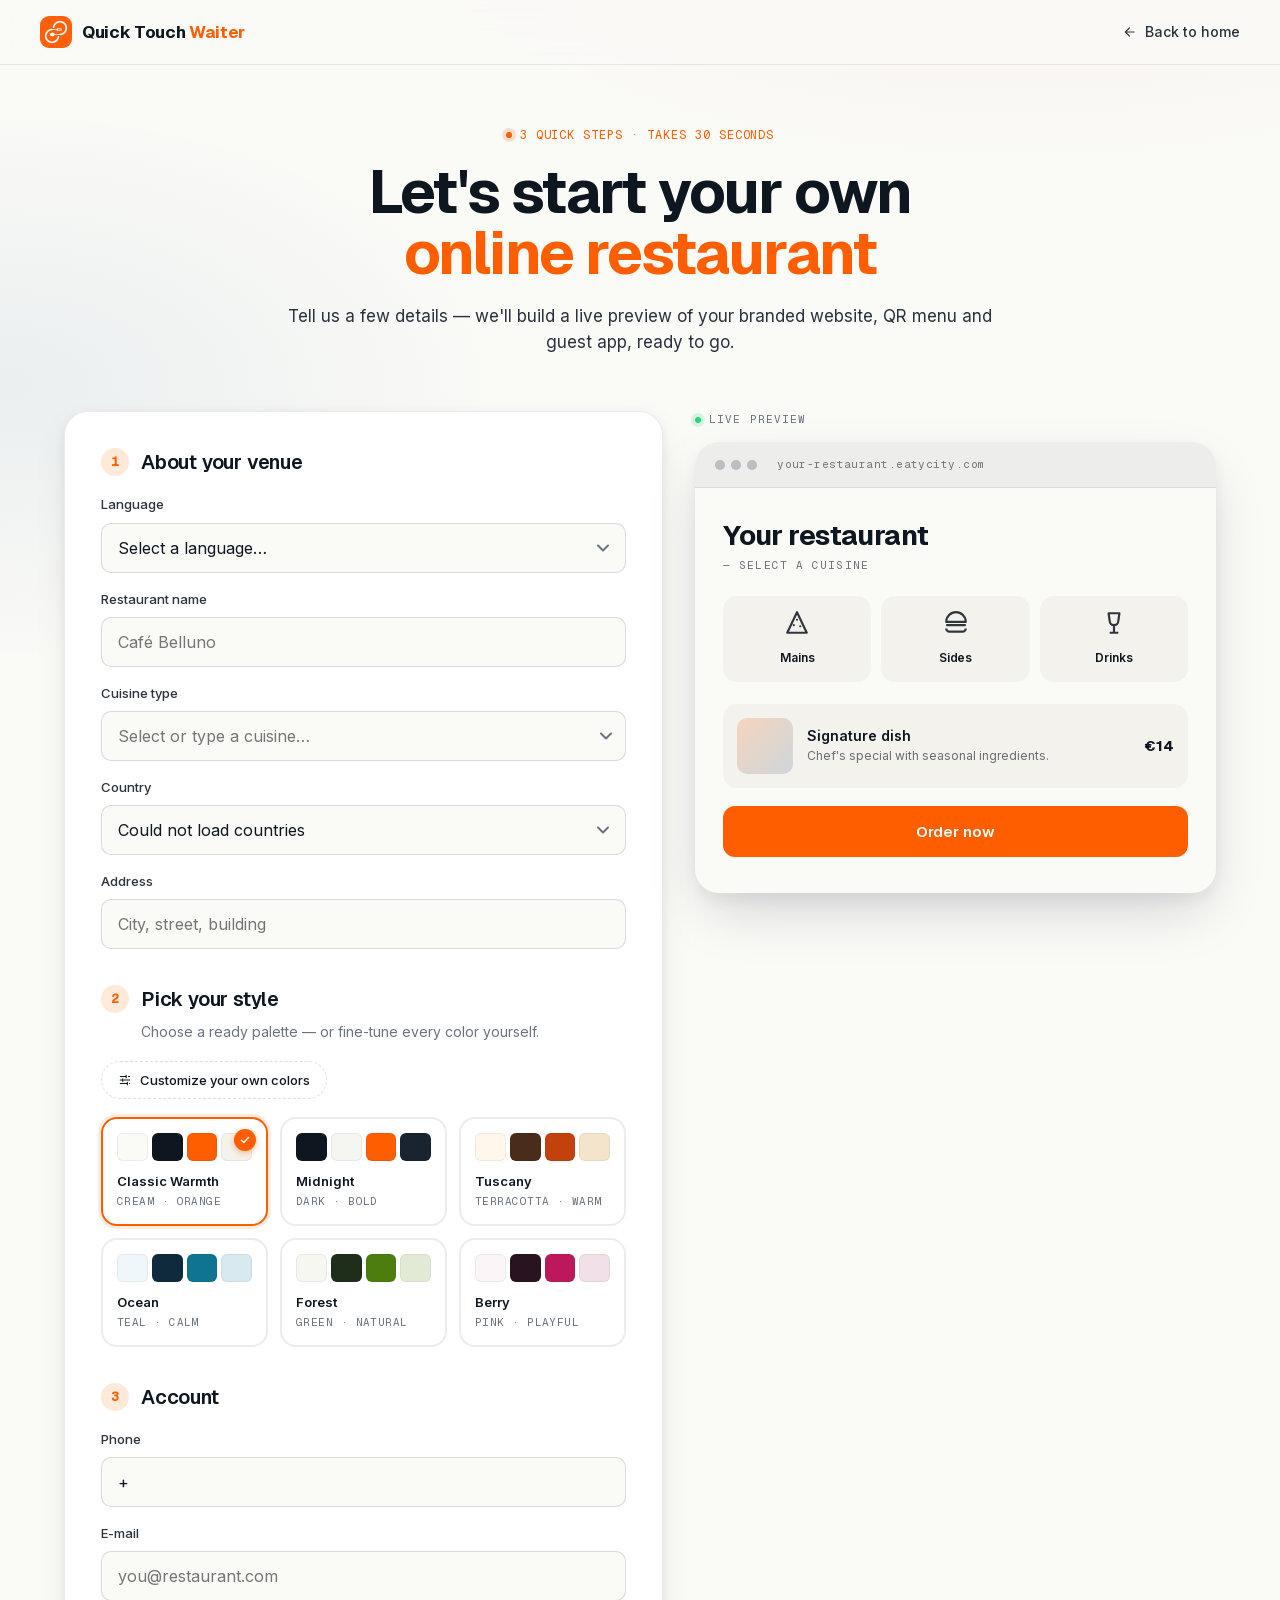
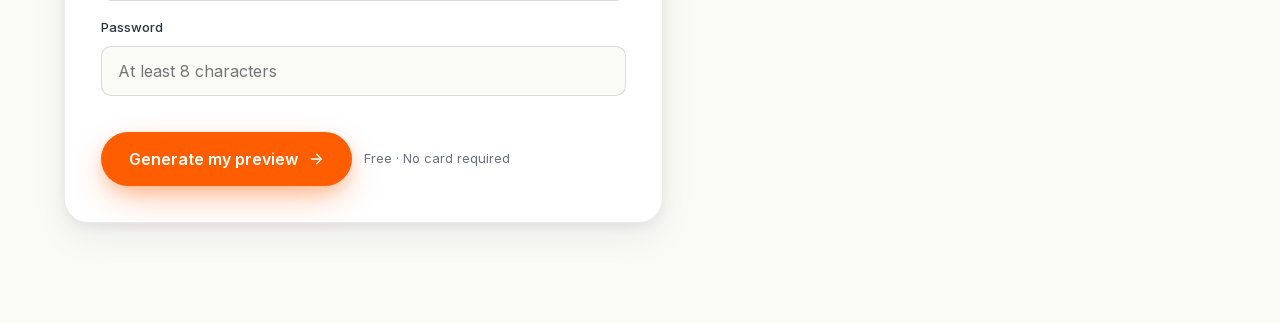
==== demo-form.html @ 2ecd2492 "Add dynamic restaurant demo form with theming and localization options" ====
<!DOCTYPE html>
<html lang="en">

<head>
  <meta charset="utf-8">
  <meta name="viewport" content="width=device-width,initial-scale=1">
  <title>Design your restaurant — Quick Touch Waiter</title>
  <link rel="stylesheet" href="style/fonts.css">
  <link rel="stylesheet" href="style/styles.css">
  <style>
    /* ---------- DEMO FORM PAGE ---------- */
    .df-page {
      padding: 120px 0 100px;
      background:
        radial-gradient(1200px 600px at 80% -10%, rgba(255, 94, 0, 0.07) 0%, rgba(255, 94, 0, 0) 60%),
        radial-gradient(900px 500px at 0% 20%, rgba(52, 104, 151, 0.08) 0%, rgba(52, 104, 151, 0) 55%),
        var(--bg);
      min-height: 100vh;
    }

    .df-head {
      text-align: center;
      max-width: 720px;
      margin: 0 auto 56px;
    }

    .df-head .eyebrow {
      display: inline-flex;
      align-items: center;
      gap: 8px;
      font-family: "Geist Mono", ui-monospace, monospace;
      font-size: 12px;
      letter-spacing: 0.08em;
      text-transform: uppercase;
      color: var(--orange);
      margin-bottom: 18px;
    }

    .df-head .eyebrow .dot {
      width: 6px;
      height: 6px;
      border-radius: 50%;
      background: var(--orange);
      box-shadow: 0 0 0 4px rgba(255, 94, 0, 0.18);
    }

    .df-head h1 {
      font-size: clamp(36px, 5vw, 60px);
      letter-spacing: -0.03em;
      line-height: 1.02;
    }

    .df-head h1 .accent {
      color: var(--orange);
    }

    .df-head p {
      margin-top: 18px;
      font-size: 17px;
      color: var(--ink-2);
    }

    .df-layout {
      display: grid;
      grid-template-columns: 1.15fr 1fr;
      gap: 32px;
      align-items: start;
    }

    @media (max-width: 960px) {
      .df-layout { grid-template-columns: 1fr; }
    }

    /* ---------- FORM CARD ---------- */
    .df-card {
      background: var(--surface);
      border: 1px solid var(--line);
      border-radius: var(--r-lg);
      padding: 36px;
      box-shadow: var(--shadow-md);
    }

    @media (max-width: 600px) {
      .df-card { padding: 24px; }
    }

    .df-step {
      margin-bottom: 36px;
    }

    .df-step:last-of-type {
      margin-bottom: 0;
    }

    .df-step-head {
      display: flex;
      align-items: center;
      gap: 12px;
      margin-bottom: 18px;
    }

    .df-step-num {
      width: 28px;
      height: 28px;
      border-radius: 50%;
      background: var(--orange-soft);
      color: var(--orange);
      font-family: "Geist Mono", monospace;
      font-size: 13px;
      font-weight: 700;
      display: grid;
      place-items: center;
      flex: 0 0 28px;
    }

    .df-step h3 {
      font-size: 20px;
      font-weight: 600;
      letter-spacing: -0.01em;
    }

    .df-step-sub {
      color: var(--muted);
      font-size: 14px;
      margin-top: -10px;
      margin-bottom: 18px;
      margin-left: 40px;
    }

    /* ---------- INPUTS ---------- */
    .df-field {
      display: block;
      margin-bottom: 16px;
    }

    .df-field:last-child { margin-bottom: 0; }

    .df-field label {
      display: block;
      font-size: 13px;
      color: var(--ink-2);
      margin-bottom: 8px;
      font-weight: 500;
    }

    .df-field input,
    .df-field select {
      width: 100%;
      padding: 14px 16px;
      border-radius: var(--r-sm);
      border: 1px solid var(--line-strong);
      background: var(--bg);
      font-family: inherit;
      font-size: 16px;
      color: var(--ink);
      transition: border-color .2s, background .2s, box-shadow .2s;
    }

    .df-field input:focus,
    .df-field select:focus {
      outline: 0;
      border-color: var(--orange);
      background: #fff;
      box-shadow: 0 0 0 4px rgba(255, 94, 0, 0.12);
    }

    .df-field select {
      appearance: none;
      background-image: url("data:image/svg+xml;utf8,<svg xmlns='http://www.w3.org/2000/svg' width='12' height='8' viewBox='0 0 12 8'><path fill='none' stroke='%236B7380' stroke-width='2' stroke-linecap='round' stroke-linejoin='round' d='M1 1.5l5 5 5-5'/></svg>");
      background-repeat: no-repeat;
      background-position: right 16px center;
      padding-right: 40px;
    }

    /* ---------- COMBOBOX ---------- */
    .df-combo {
      position: relative;
    }

    .df-combo input {
      padding-right: 44px;
    }

    .df-combo-toggle {
      position: absolute;
      top: 0;
      right: 0;
      height: 100%;
      width: 40px;
      display: grid;
      place-items: center;
      background: transparent;
      border: 0;
      cursor: pointer;
      color: inherit;
      padding: 0;
      border-radius: 0 var(--r-sm) var(--r-sm) 0;
      transition: transform .2s;
    }

    .df-combo-toggle:hover { background: rgba(0, 0, 0, 0.03); }

    .df-combo.open .df-combo-toggle svg { transform: rotate(180deg); }
    .df-combo-toggle svg { transition: transform .2s; }

    .df-combo-list {
      position: absolute;
      top: calc(100% + 4px);
      left: 0;
      right: 0;
      max-height: 240px;
      overflow-y: auto;
      margin: 0;
      padding: 6px;
      list-style: none;
      background: #fff;
      border: 1px solid var(--line-strong);
      border-radius: var(--r-sm);
      box-shadow: 0 8px 24px rgba(0, 0, 0, 0.08);
      z-index: 10;
    }

    .df-combo-list li {
      padding: 10px 12px;
      border-radius: 6px;
      font-size: 15px;
      color: var(--ink);
      cursor: pointer;
      transition: background .15s;
    }

    .df-combo-list li:hover,
    .df-combo-list li.active {
      background: rgba(255, 94, 0, 0.08);
      color: var(--orange);
    }

    /* ---------- PALETTE GRID ---------- */
    .df-palette-toggle {
      display: inline-flex;
      align-items: center;
      gap: 8px;
      padding: 10px 16px;
      background: transparent;
      border: 1px dashed var(--line-strong);
      border-radius: 999px;
      color: var(--ink);
      font-size: 13px;
      font-weight: 500;
      transition: all .2s;
      margin-bottom: 18px;
    }

    .df-palette-toggle:hover {
      border-color: var(--orange);
      color: var(--orange);
      background: rgba(255, 94, 0, 0.04);
    }

    .df-palette-toggle .ico {
      width: 14px;
      height: 14px;
    }

    .df-palette-toggle.active {
      background: var(--ink);
      color: #fff;
      border-style: solid;
      border-color: var(--ink);
    }

    .df-palettes {
      display: grid;
      grid-template-columns: repeat(3, 1fr);
      gap: 12px;
    }

    @media (max-width: 600px) {
      .df-palettes { grid-template-columns: repeat(2, 1fr); }
    }

    .df-palette {
      cursor: pointer;
      border: 2px solid var(--line);
      border-radius: var(--r-md);
      padding: 14px;
      background: var(--surface);
      transition: all .2s;
      position: relative;
    }

    .df-palette:hover {
      border-color: var(--line-strong);
      transform: translateY(-2px);
    }

    .df-palette.selected {
      border-color: var(--orange);
      box-shadow: 0 0 0 3px rgba(255, 94, 0, 0.12);
    }

    .df-palette-swatches {
      display: flex;
      gap: 4px;
      margin-bottom: 10px;
    }

    .df-palette-swatches span {
      flex: 1;
      height: 28px;
      border-radius: 6px;
      border: 1px solid rgba(14, 22, 32, 0.06);
    }

    .df-palette-name {
      font-size: 13px;
      font-weight: 600;
      color: var(--ink);
    }

    .df-palette-tag {
      font-size: 11px;
      color: var(--muted);
      font-family: "Geist Mono", monospace;
      letter-spacing: 0.04em;
      text-transform: uppercase;
      margin-top: 2px;
    }

    .df-palette .check-badge {
      position: absolute;
      top: 10px;
      right: 10px;
      width: 22px;
      height: 22px;
      border-radius: 50%;
      background: var(--orange);
      color: #fff;
      display: none;
      place-items: center;
      box-shadow: 0 2px 6px rgba(255, 94, 0, 0.4);
    }

    .df-palette.selected .check-badge { display: grid; }

    /* ---------- CUSTOM PICKERS ---------- */
    .df-custom {
      display: none;
      padding: 18px;
      background: var(--bg);
      border: 1px solid var(--line);
      border-radius: var(--r-md);
      margin-top: 4px;
    }

    .df-custom.open { display: block; }

    .df-pickers {
      display: grid;
      grid-template-columns: 1fr 1fr;
      gap: 14px;
    }

    @media (max-width: 500px) {
      .df-pickers { grid-template-columns: 1fr; }
    }

    .df-picker {
      display: flex;
      align-items: center;
      gap: 12px;
      padding: 10px 12px;
      background: var(--surface);
      border: 1px solid var(--line);
      border-radius: var(--r-sm);
    }

    .df-picker label {
      flex: 1;
      font-size: 13px;
      color: var(--ink-2);
      cursor: pointer;
    }

    .df-picker .swatch {
      position: relative;
      width: 36px;
      height: 36px;
      border-radius: 8px;
      border: 1px solid var(--line-strong);
      overflow: hidden;
      cursor: pointer;
      flex: 0 0 36px;
    }

    .df-picker input[type="color"] {
      position: absolute;
      inset: -4px;
      width: calc(100% + 8px);
      height: calc(100% + 8px);
      border: 0;
      padding: 0;
      background: transparent;
      cursor: pointer;
    }

    /* ---------- SUBMIT ---------- */
    .df-submit-row {
      margin-top: 32px;
      display: flex;
      gap: 12px;
      align-items: center;
      flex-wrap: wrap;
    }

    .df-submit-row .hint {
      font-size: 13px;
      color: var(--muted);
    }

    /* ---------- PREVIEW ---------- */
    .df-preview-wrap {
      position: sticky;
      top: 24px;
    }

    .df-preview-label {
      display: flex;
      align-items: center;
      gap: 8px;
      font-family: "Geist Mono", monospace;
      font-size: 11px;
      letter-spacing: 0.1em;
      text-transform: uppercase;
      color: var(--muted);
      margin-bottom: 14px;
    }

    .df-preview-label .pulse {
      width: 6px;
      height: 6px;
      border-radius: 50%;
      background: #2BD37B;
      box-shadow: 0 0 0 4px rgba(43, 211, 123, 0.18);
      animation: df-pulse 1.6s ease-in-out infinite;
    }

    @keyframes df-pulse {
      0%, 100% { box-shadow: 0 0 0 4px rgba(43, 211, 123, 0.18); }
      50%      { box-shadow: 0 0 0 7px rgba(43, 211, 123, 0.05); }
    }

    .df-preview {
      border-radius: var(--r-lg);
      overflow: hidden;
      box-shadow: var(--shadow-lg);
      background: var(--preview-bg, #FAFAF7);
      color: var(--preview-text, #0E1620);
      transition: background .3s, color .3s;
    }

    .df-preview-bar {
      padding: 14px 20px;
      background: color-mix(in srgb, currentColor 5%, transparent);
      display: flex;
      align-items: center;
      gap: 6px;
      border-bottom: 1px solid color-mix(in srgb, currentColor 8%, transparent);
    }

    .df-preview-bar > span:not(.url) {
      width: 10px;
      height: 10px;
      border-radius: 50%;
      background: currentColor;
      opacity: 0.22;
      flex: 0 0 10px;
    }

    .df-preview-bar .url {
      margin-left: 14px;
      flex: 1;
      min-width: 0;
      font-family: "Geist Mono", monospace;
      font-size: 11px;
      color: inherit;
      opacity: 0.55;
      letter-spacing: 0.04em;
      white-space: nowrap;
      overflow: hidden;
      text-overflow: ellipsis;
    }

    .df-preview-body {
      padding: 32px 28px 36px;
    }

    .df-preview-restaurant {
      font-family: "Geist", sans-serif;
      font-weight: 700;
      font-size: 28px;
      letter-spacing: -0.02em;
      line-height: 1.1;
      color: var(--preview-text, #0E1620);
      transition: color .3s;
    }

    .df-preview-cuisine {
      font-family: "Geist Mono", monospace;
      font-size: 11px;
      letter-spacing: 0.1em;
      text-transform: uppercase;
      opacity: 0.6;
      margin-top: 6px;
    }

    .df-preview-cats {
      display: grid;
      grid-template-columns: 1fr 1fr 1fr;
      gap: 10px;
      margin-top: 22px;
    }

    .df-preview-cat {
      background: var(--preview-cat-bg, #F4F2EC);
      border-radius: 14px;
      padding: 14px 12px;
      text-align: center;
      transition: background .3s;
    }

    .df-preview-cat .ico {
      width: 26px;
      height: 26px;
      margin: 0 auto 6px;
      opacity: 0.85;
    }

    .df-preview-cat .lbl {
      font-size: 12px;
      font-weight: 600;
      letter-spacing: -0.005em;
    }

    .df-preview-dish {
      margin-top: 22px;
      display: flex;
      gap: 14px;
      padding: 14px;
      background: var(--preview-cat-bg, #F4F2EC);
      border-radius: 14px;
      align-items: center;
      transition: background .3s;
    }

    .df-preview-dish .img {
      width: 56px;
      height: 56px;
      border-radius: 10px;
      background: linear-gradient(135deg, rgba(255, 94, 0, 0.2), rgba(52, 104, 151, 0.2));
      flex: 0 0 56px;
    }

    .df-preview-dish .info {
      flex: 1;
      min-width: 0;
    }

    .df-preview-dish .name {
      font-weight: 600;
      font-size: 14px;
      line-height: 1.2;
    }

    .df-preview-dish .desc {
      font-size: 12px;
      opacity: 0.6;
      margin-top: 3px;
      line-height: 1.3;
    }

    .df-preview-dish .price {
      font-weight: 700;
      font-size: 15px;
      font-family: "Geist", sans-serif;
    }

    .df-preview-btn {
      width: 100%;
      margin-top: 18px;
      padding: 14px;
      border-radius: 12px;
      background: var(--preview-btn-bg, #FF5E00);
      color: var(--preview-btn-text, #FFFFFF);
      font-family: "Geist", sans-serif;
      font-weight: 600;
      font-size: 15px;
      text-align: center;
      transition: background .3s, color .3s, transform .15s;
    }

    .df-preview-btn:hover { transform: translateY(-1px); }

    /* ---------- BACK LINK / MINI NAV ---------- */
    .df-mini-nav {
      position: fixed;
      top: 0;
      left: 0;
      right: 0;
      z-index: 50;
      padding: 16px 24px;
      background: rgba(250, 250, 247, 0.85);
      backdrop-filter: saturate(180%) blur(12px);
      -webkit-backdrop-filter: saturate(180%) blur(12px);
      border-bottom: 1px solid var(--line);
    }

    .df-mini-nav .inner {
      max-width: var(--container);
      margin: 0 auto;
      display: flex;
      align-items: center;
      justify-content: space-between;
    }

    .df-back {
      display: inline-flex;
      align-items: center;
      gap: 8px;
      color: var(--ink-2);
      font-size: 14px;
      font-weight: 500;
      transition: color .2s;
    }

    .df-back:hover { color: var(--orange); }

    .df-back svg { transform: rotate(180deg); }

    /* ---------- MODAL ---------- */
    .df-modal-backdrop {
      position: fixed;
      inset: 0;
      background: rgba(14, 22, 32, 0.55);
      backdrop-filter: blur(4px);
      -webkit-backdrop-filter: blur(4px);
      display: none;
      align-items: center;
      justify-content: center;
      padding: 24px;
      z-index: 100;
      opacity: 0;
      transition: opacity .2s;
    }

    .df-modal-backdrop.open {
      display: flex;
      opacity: 1;
    }

    .df-modal {
      background: var(--surface);
      border-radius: var(--r-lg);
      box-shadow: var(--shadow-lg);
      padding: 36px 32px 32px;
      max-width: 420px;
      width: 100%;
      text-align: center;
      position: relative;
      transform: translateY(8px);
      transition: transform .2s;
    }

    .df-modal-backdrop.open .df-modal { transform: translateY(0); }

    .df-modal-close {
      position: absolute;
      top: 14px;
      right: 14px;
      width: 32px;
      height: 32px;
      border-radius: 50%;
      background: transparent;
      border: 0;
      cursor: pointer;
      display: grid;
      place-items: center;
      color: var(--muted);
      transition: background .15s, color .15s;
    }

    .df-modal-close:hover { background: rgba(0, 0, 0, 0.05); color: var(--ink); }

    .df-modal h3 {
      font-size: 22px;
      font-weight: 600;
      letter-spacing: -0.01em;
      margin-bottom: 8px;
    }

    .df-modal p {
      color: var(--ink-2);
      font-size: 14px;
      margin-bottom: 22px;
    }

    .df-modal p strong { color: var(--ink); font-weight: 600; }

    .df-code-input {
      width: 100%;
      padding: 14px 16px;
      border-radius: var(--r-sm);
      border: 1px solid var(--line-strong);
      background: var(--bg);
      font-family: "Geist Mono", monospace;
      font-size: 22px;
      letter-spacing: 0.4em;
      color: var(--ink);
      text-align: center;
      transition: border-color .2s, box-shadow .2s;
    }

    .df-code-input:focus {
      outline: 0;
      border-color: var(--orange);
      box-shadow: 0 0 0 4px rgba(255, 94, 0, 0.12);
    }

    .df-modal-err {
      color: #C2410C;
      font-size: 13px;
      margin-top: 10px;
      min-height: 18px;
      text-align: center;
    }

    .df-modal-actions {
      margin-top: 18px;
      display: flex;
      gap: 10px;
    }

    .df-modal-actions .btn { flex: 1; }

    /* ---------- LOADING CARD ---------- */
    .df-status-wrap {
      max-width: 560px;
      margin: 0 auto;
      text-align: center;
    }

    .df-status-card {
      background: var(--surface);
      border: 1px solid var(--line);
      border-radius: var(--r-lg);
      padding: 48px 36px;
      box-shadow: var(--shadow-md);
    }

    .df-spinner {
      width: 48px;
      height: 48px;
      margin: 0 auto 24px;
      border: 3px solid var(--line);
      border-top-color: var(--orange);
      border-radius: 50%;
      animation: df-spin 0.9s linear infinite;
    }

    @keyframes df-spin {
      to { transform: rotate(360deg); }
    }

    .df-status-card h2 {
      font-size: 26px;
      font-weight: 600;
      letter-spacing: -0.02em;
      margin-bottom: 10px;
    }

    .df-status-card p {
      color: var(--ink-2);
      font-size: 15px;
    }

    .df-status-steps {
      margin-top: 26px;
      display: flex;
      flex-direction: column;
      gap: 10px;
      max-width: 320px;
      margin-left: auto;
      margin-right: auto;
      text-align: left;
    }

    .df-status-step {
      display: flex;
      align-items: center;
      gap: 12px;
      font-size: 14px;
      color: var(--muted);
      transition: color .25s;
    }

    .df-status-step.done { color: var(--ink); }
    .df-status-step.active { color: var(--ink); }

    .df-status-step .ico {
      width: 18px;
      height: 18px;
      border-radius: 50%;
      border: 2px solid var(--line-strong);
      flex: 0 0 18px;
      display: grid;
      place-items: center;
      transition: all .25s;
    }

    .df-status-step.done .ico {
      background: var(--orange);
      border-color: var(--orange);
      color: #fff;
    }

    .df-status-step.active .ico {
      border-color: var(--orange);
      border-top-color: transparent;
      animation: df-spin 0.8s linear infinite;
    }

    .df-status-step .ico svg { width: 10px; height: 10px; display: none; }
    .df-status-step.done .ico svg { display: block; }

    /* ---------- SUCCESS CARD ---------- */
    .df-success-card {
      background: var(--surface);
      border: 1px solid var(--line);
      border-radius: var(--r-lg);
      padding: 48px 36px;
      box-shadow: var(--shadow-md);
      text-align: center;
    }

    .df-success-check {
      width: 64px;
      height: 64px;
      margin: 0 auto 22px;
      border-radius: 50%;
      background: #2BD37B;
      display: grid;
      place-items: center;
      color: #fff;
      box-shadow: 0 8px 22px rgba(43, 211, 123, 0.35);
    }

    .df-success-card h2 {
      font-size: 30px;
      font-weight: 600;
      letter-spacing: -0.02em;
      margin-bottom: 10px;
    }

    .df-success-card .lede {
      color: var(--ink-2);
      font-size: 16px;
      margin-bottom: 22px;
    }

    .df-success-link {
      display: inline-flex;
      align-items: center;
      gap: 8px;
      padding: 14px 20px;
      background: var(--orange-soft);
      color: var(--orange);
      border-radius: 999px;
      font-family: "Geist Mono", monospace;
      font-size: 15px;
      font-weight: 600;
      transition: background .2s, transform .15s;
      word-break: break-all;
    }

    .df-success-link:hover { background: rgba(255, 94, 0, 0.18); transform: translateY(-1px); }

    .df-success-block {
      margin-top: 32px;
      padding-top: 26px;
      border-top: 1px solid var(--line);
      text-align: left;
    }

    .df-success-block h4 {
      font-size: 15px;
      font-weight: 600;
      margin-bottom: 6px;
    }

    .df-success-block p {
      color: var(--ink-2);
      font-size: 14px;
      margin-bottom: 16px;
    }

    .df-success-card .store-row { justify-content: flex-start; }

    .df-success-note {
      margin-top: 18px;
      padding: 12px 14px;
      background: var(--bg);
      border-radius: var(--r-sm);
      font-size: 13px;
      color: var(--muted);
      line-height: 1.5;
    }
  </style>
</head>

<body>

  <!-- Reusable SVG icons -->
  <svg width="0" height="0" style="position:absolute" aria-hidden="true">
    <defs>
      <symbol id="i-arrow" viewBox="0 0 24 24">
        <path fill="none" stroke="currentColor" stroke-width="2" stroke-linecap="round" stroke-linejoin="round" d="M5 12h14M13 5l7 7-7 7"></path>
      </symbol>
      <symbol id="i-check" viewBox="0 0 24 24">
        <path fill="none" stroke="currentColor" stroke-width="3" stroke-linecap="round" stroke-linejoin="round" d="M5 12.5l4.5 4.5L19 7"></path>
      </symbol>
      <symbol id="i-sliders" viewBox="0 0 24 24">
        <path fill="none" stroke="currentColor" stroke-width="2" stroke-linecap="round" d="M4 6h10M18 6h2M4 12h2M10 12h10M4 18h12M20 18h0M14 4v4M8 10v4M16 16v4"></path>
      </symbol>
      <symbol id="i-pizza" viewBox="0 0 24 24">
        <path fill="none" stroke="currentColor" stroke-width="2" stroke-linejoin="round" d="M12 2 3 21h18L12 2z"></path>
        <circle cx="12" cy="9" r="1" fill="currentColor"></circle>
        <circle cx="9" cy="14" r="1" fill="currentColor"></circle>
        <circle cx="15" cy="15" r="1" fill="currentColor"></circle>
      </symbol>
      <symbol id="i-burger" viewBox="0 0 24 24">
        <path fill="none" stroke="currentColor" stroke-width="2" stroke-linejoin="round" d="M3 11a9 9 0 0 1 18 0H3zM3 14h18M3 17a3 3 0 0 0 3 3h12a3 3 0 0 0 3-3"></path>
      </symbol>
      <symbol id="i-wine" viewBox="0 0 24 24">
        <path fill="none" stroke="currentColor" stroke-width="2" stroke-linejoin="round" d="M7 3h10l-1 7a4 4 0 0 1-8 0L7 3zM12 14v7M8 21h8"></path>
      </symbol>
      <symbol id="i-apple" viewBox="0 0 24 24">
        <path fill="currentColor" d="M16.4 12.7c0-2.7 2.2-4 2.3-4-1.2-1.8-3.2-2-3.9-2-1.6-.2-3.2 1-4 1s-2-1-3.4-1c-1.7 0-3.4 1-4.3 2.6-1.8 3.2-.5 8 1.3 10.6.9 1.3 1.9 2.7 3.3 2.7 1.3 0 1.8-.9 3.4-.9s2 .9 3.4.9c1.4 0 2.3-1.3 3.2-2.6 1-1.5 1.4-3 1.4-3.1-.1 0-2.7-1-2.7-4.2zM13.7 4.4c.7-.9 1.2-2.1 1.1-3.4-1 0-2.3.7-3 1.5-.7.8-1.3 2-1.1 3.2 1.1.1 2.3-.6 3-1.3z"></path>
      </symbol>
      <symbol id="i-googleplay" viewBox="0 0 24 24">
        <path fill="#00D2FF" d="M3.609 1.814L13.792 12 3.61 22.186a.996.996 0 0 1-.61-.92V2.734a1 1 0 0 1 .609-.92z"></path>
        <path fill="#FFCE00" d="M16.81 15.012l-2.99-3.012 2.99-3.013 4.4 2.502c.71.402.71 1.018 0 1.42l-4.4 2.103z"></path>
        <path fill="#FF3A44" d="M3.609 1.814l13.198 7.18-2.99 3.006L3.609 1.814z"></path>
        <path fill="#00F076" d="M3.609 22.186l10.215-10.18 2.99 3.006L3.609 22.186z"></path>
      </symbol>
      <symbol id="i-close" viewBox="0 0 24 24">
        <path fill="none" stroke="currentColor" stroke-width="2" stroke-linecap="round" d="M6 6l12 12M18 6L6 18"></path>
      </symbol>
    </defs>
  </svg>

  <!-- Mini nav -->
  <div class="df-mini-nav">
    <div class="inner">
      <a href="index.html" class="logo">
        <span class="logo-mark"></span>
        <span>Quick Touch <span style="color:var(--orange)">Waiter</span></span>
      </a>
      <a href="index.html" class="df-back">
        <svg width="14" height="14"><use href="#i-arrow"></use></svg>
        Back to home
      </a>
    </div>
  </div>

  <!-- Page -->
  <main class="df-page">
    <div class="container">

      <div class="df-head">
        <div class="eyebrow"><span class="dot"></span> 3 quick steps · Takes 30 seconds</div>
        <h1>Let's start your own <span class="accent">online restaurant</span></h1>
        <p>Tell us a few details — we'll build a live preview of your branded website, QR menu and guest app, ready to go.</p>
      </div>

      <div class="df-layout" id="dfLayout">

        <!-- ============ FORM ============ -->
        <form class="df-card" id="dfForm" novalidate>

          <!-- Step 1: Basics -->
          <div class="df-step">
            <div class="df-step-head">
              <div class="df-step-num">1</div>
              <h3>About your venue</h3>
            </div>

            <div class="df-field">
              <label for="dfLanguage">Language</label>
              <select id="dfLanguage" required>
                <option value="" disabled selected>Select a language…</option>
              </select>
            </div>

            <div class="df-field">
              <label for="dfName">Restaurant name</label>
              <input type="text" id="dfName" placeholder="Café Belluno" required>
            </div>

            <div class="df-field">
              <label for="dfCuisine">Cuisine type</label>
              <div class="df-combo" id="dfCuisineCombo">
                <input type="text" id="dfCuisine" placeholder="Select or type a cuisine…" autocomplete="off" required>
                <button type="button" class="df-combo-toggle" aria-label="Show cuisine options" tabindex="-1">
                  <svg width="12" height="8" viewBox="0 0 12 8" aria-hidden="true">
                    <path fill="none" stroke="#6B7380" stroke-width="2" stroke-linecap="round" stroke-linejoin="round" d="M1 1.5l5 5 5-5"/>
                  </svg>
                </button>
                <ul class="df-combo-list" role="listbox" hidden>
                  <li role="option">Italian</li>
                  <li role="option">French</li>
                  <li role="option">Mediterranean</li>
                  <li role="option">Japanese</li>
                  <li role="option">Asian fusion</li>
                  <li role="option">American</li>
                  <li role="option">Mexican</li>
                  <li role="option">Indian</li>
                  <li role="option">Middle Eastern</li>
                  <li role="option">Café &amp; coffee</li>
                  <li role="option">Bakery &amp; pastry</li>
                  <li role="option">Bar &amp; cocktails</li>
                  <li role="option">Pizzeria</li>
                  <li role="option">Fast casual</li>
                  <li role="option">Other</li>
                </ul>
              </div>
            </div>

            <div class="df-field">
              <label for="dfCountry">Country</label>
              <select id="dfCountry" required>
                <option value="" disabled selected>Loading countries…</option>
              </select>
            </div>

            <div class="df-field">
              <label for="dfAddress">Address</label>
              <input type="text" id="dfAddress" placeholder="City, street, building" autocomplete="street-address" required>
            </div>
          </div>

          <!-- Step 2: Visual -->
          <div class="df-step">
            <div class="df-step-head">
              <div class="df-step-num">2</div>
              <h3>Pick your style</h3>
            </div>
            <p class="df-step-sub">Choose a ready palette — or fine-tune every color yourself.</p>

            <button type="button" class="df-palette-toggle" id="dfCustomToggle">
              <svg class="ico"><use href="#i-sliders"></use></svg>
              <span>Customize your own colors</span>
            </button>

            <div class="df-custom" id="dfCustomPanel">
              <div class="df-pickers">
                <div class="df-picker">
                  <label for="cPageBg">Page background</label>
                  <div class="swatch">
                    <input type="color" id="cPageBg" value="#FAFAF7" data-target="pageBg">
                  </div>
                </div>
                <div class="df-picker">
                  <label for="cPageText">Page text</label>
                  <div class="swatch">
                    <input type="color" id="cPageText" value="#0E1620" data-target="pageText">
                  </div>
                </div>
                <div class="df-picker">
                  <label for="cBtnBg">Button background</label>
                  <div class="swatch">
                    <input type="color" id="cBtnBg" value="#FF5E00" data-target="btnBg">
                  </div>
                </div>
                <div class="df-picker">
                  <label for="cBtnText">Button text</label>
                  <div class="swatch">
                    <input type="color" id="cBtnText" value="#FFFFFF" data-target="btnText">
                  </div>
                </div>
                <div class="df-picker" style="grid-column: 1 / -1;">
                  <label for="cCatBg">Category card background</label>
                  <div class="swatch">
                    <input type="color" id="cCatBg" value="#F4F2EC" data-target="catBg">
                  </div>
                </div>
              </div>
            </div>

            <div class="df-palettes" id="dfPalettes">
              <!-- palettes inserted via JS -->
            </div>
          </div>

          <!-- Step 3: Account -->
          <div class="df-step">
            <div class="df-step-head">
              <div class="df-step-num">3</div>
              <h3>Account</h3>
            </div>

            <div class="df-field">
              <label for="dfPhone">Phone</label>
              <input type="tel" id="dfPhone" value="+" placeholder="+1 555 123 4567" autocomplete="tel" required>
            </div>

            <div class="df-field">
              <label for="dfEmail">E-mail</label>
              <input type="email" id="dfEmail" placeholder="you@restaurant.com" autocomplete="email" required>
            </div>

            <div class="df-field">
              <label for="dfPassword">Password</label>
              <input type="password" id="dfPassword" placeholder="At least 8 characters" autocomplete="new-password" minlength="8" required>
            </div>
          </div>

          <div class="df-submit-row">
            <button type="submit" class="btn btn-primary btn-lg" id="dfSubmitBtn">
              Generate my preview
              <svg class="arrow" width="16" height="16"><use href="#i-arrow"></use></svg>
            </button>
            <span class="hint">Free · No card required</span>
          </div>
        </form>

        <!-- ============ LIVE PREVIEW ============ -->
        <aside class="df-preview-wrap">
          <div class="df-preview-label">
            <span class="pulse"></span>
            Live preview
          </div>
          <div class="df-preview" id="dfPreview">
            <div class="df-preview-bar">
              <span></span><span></span><span></span>
              <span class="url" id="dfPreviewUrl">your-restaurant.eatycity.com</span>
            </div>
            <div class="df-preview-body">
              <div class="df-preview-restaurant" id="dfPreviewName">Your restaurant</div>
              <div class="df-preview-cuisine" id="dfPreviewCuisine">— select a cuisine</div>

              <div class="df-preview-cats">
                <div class="df-preview-cat">
                  <svg class="ico"><use href="#i-pizza"></use></svg>
                  <div class="lbl">Mains</div>
                </div>
                <div class="df-preview-cat">
                  <svg class="ico"><use href="#i-burger"></use></svg>
                  <div class="lbl">Sides</div>
                </div>
                <div class="df-preview-cat">
                  <svg class="ico"><use href="#i-wine"></use></svg>
                  <div class="lbl">Drinks</div>
                </div>
              </div>

              <div class="df-preview-dish">
                <div class="img"></div>
                <div class="info">
                  <div class="name">Signature dish</div>
                  <div class="desc">Chef's special with seasonal ingredients.</div>
                </div>
                <div class="price">€14</div>
              </div>

              <div class="df-preview-btn">Order now</div>
            </div>
          </div>
        </aside>

      </div>

      <!-- ============ GENERATING STATUS ============ -->
      <div class="df-status-wrap" id="dfStatus" hidden>
        <div class="df-status-card">
          <div class="df-spinner"></div>
          <h2>Generating your site…</h2>
          <p>Hang tight — we're building your branded restaurant experience.</p>
          <div class="df-status-steps" id="dfStatusSteps">
            <div class="df-status-step" data-step="register"><span class="ico"><svg><use href="#i-check"></use></svg></span>Creating your account</div>
            <div class="df-status-step" data-step="geo"><span class="ico"><svg><use href="#i-check"></use></svg></span>Locating your venue</div>
            <div class="df-status-step" data-step="info"><span class="ico"><svg><use href="#i-check"></use></svg></span>Saving venue details</div>
            <div class="df-status-step" data-step="theme"><span class="ico"><svg><use href="#i-check"></use></svg></span>Applying your visual style</div>
            <div class="df-status-step" data-step="finalize"><span class="ico"><svg><use href="#i-check"></use></svg></span>Finalizing your website</div>
          </div>
        </div>
      </div>

      <!-- ============ SUCCESS ============ -->
      <div class="df-status-wrap" id="dfSuccess" hidden>
        <div class="df-success-card">
          <div class="df-success-check">
            <svg width="32" height="32"><use href="#i-check"></use></svg>
          </div>
          <h2>Your restaurant is ready!</h2>
          <p class="lede">Your branded website is live at:</p>
          <a id="dfSuccessLink" class="df-success-link" target="_blank" rel="noopener">your-restaurant.eatycity.com</a>

          <div class="df-success-block">
            <h4>Finish setup in the Quick Touch Waiter app</h4>
            <p>Add your menu, photos and settings on the go — sign in with the email and password you just created.</p>
            <div class="store-row">
              <a href="https://apps.apple.com/us/app/quick-touch-waiter/id6762186548" class="store-btn">
                <svg class="ico" width="28" height="28" viewBox="0 0 24 24"><use href="#i-apple"></use></svg>
                <div class="lbl"><span class="top">Download on the</span><span class="bot">App Store</span></div>
              </a>
              <a href="https://play.google.com/store/apps/details?id=eu.qtwestonia" class="store-btn">
                <svg class="ico" width="28" height="28" viewBox="0 0 24 24"><use href="#i-googleplay"></use></svg>
                <div class="lbl"><span class="top">Get it on</span><span class="bot">Google Play</span></div>
              </a>
            </div>
            <div class="df-success-note">
              Forgot your password? You can reset it in the app using the same e-mail and phone number you registered with.
            </div>
          </div>
        </div>
      </div>

    </div>
  </main>

  <!-- ============ SMS CODE MODAL ============ -->
  <div class="df-modal-backdrop" id="dfCodeModal" role="dialog" aria-modal="true" aria-labelledby="dfCodeTitle">
    <div class="df-modal">
      <button type="button" class="df-modal-close" id="dfCodeClose" aria-label="Close">
        <svg width="16" height="16"><use href="#i-close"></use></svg>
      </button>
      <h3 id="dfCodeTitle">Enter verification code</h3>
      <p>We sent a 4-digit code by SMS to <strong id="dfCodePhone">your phone</strong>.</p>
      <form id="dfCodeForm">
        <input type="text" id="dfCodeInput" class="df-code-input" inputmode="numeric" autocomplete="one-time-code" maxlength="6" placeholder="••••" required>
        <div class="df-modal-err" id="dfCodeErr"></div>
        <div class="df-modal-actions">
          <button type="submit" class="btn btn-primary" id="dfCodeSubmit">Verify &amp; create</button>
        </div>
      </form>
    </div>
  </div>

  <script src="js/demo-form.js" defer></script>

</body>

</html>
---- style/fonts.css ----
/* cyrillic */
@font-face {
  font-family: 'Geist';
  font-style: normal;
  font-weight: 400;
  font-display: swap;
  src: url("../fonts/geist-01.woff2") format('woff2');
  unicode-range: U+0301, U+0400-045F, U+0490-0491, U+04B0-04B1, U+2116;
}
/* latin-ext */
@font-face {
  font-family: 'Geist';
  font-style: normal;
  font-weight: 400;
  font-display: swap;
  src: url("../fonts/geist-02.woff2") format('woff2');
  unicode-range: U+0100-02BA, U+02BD-02C5, U+02C7-02CC, U+02CE-02D7, U+02DD-02FF, U+0304, U+0308, U+0329, U+1D00-1DBF, U+1E00-1E9F, U+1EF2-1EFF, U+2020, U+20A0-20AB, U+20AD-20C0, U+2113, U+2C60-2C7F, U+A720-A7FF;
}
/* latin */
@font-face {
  font-family: 'Geist';
  font-style: normal;
  font-weight: 400;
  font-display: swap;
  src: url("../fonts/geist-03.woff2") format('woff2');
  unicode-range: U+0000-00FF, U+0131, U+0152-0153, U+02BB-02BC, U+02C6, U+02DA, U+02DC, U+0304, U+0308, U+0329, U+2000-206F, U+20AC, U+2122, U+2191, U+2193, U+2212, U+2215, U+FEFF, U+FFFD;
}
/* cyrillic */
@font-face {
  font-family: 'Geist';
  font-style: normal;
  font-weight: 500;
  font-display: swap;
  src: url("../fonts/geist-01.woff2") format('woff2');
  unicode-range: U+0301, U+0400-045F, U+0490-0491, U+04B0-04B1, U+2116;
}
/* latin-ext */
@font-face {
  font-family: 'Geist';
  font-style: normal;
  font-weight: 500;
  font-display: swap;
  src: url("../fonts/geist-02.woff2") format('woff2');
  unicode-range: U+0100-02BA, U+02BD-02C5, U+02C7-02CC, U+02CE-02D7, U+02DD-02FF, U+0304, U+0308, U+0329, U+1D00-1DBF, U+1E00-1E9F, U+1EF2-1EFF, U+2020, U+20A0-20AB, U+20AD-20C0, U+2113, U+2C60-2C7F, U+A720-A7FF;
}
/* latin */
@font-face {
  font-family: 'Geist';
  font-style: normal;
  font-weight: 500;
  font-display: swap;
  src: url("../fonts/geist-03.woff2") format('woff2');
  unicode-range: U+0000-00FF, U+0131, U+0152-0153, U+02BB-02BC, U+02C6, U+02DA, U+02DC, U+0304, U+0308, U+0329, U+2000-206F, U+20AC, U+2122, U+2191, U+2193, U+2212, U+2215, U+FEFF, U+FFFD;
}
/* cyrillic */
@font-face {
  font-family: 'Geist';
  font-style: normal;
  font-weight: 600;
  font-display: swap;
  src: url("../fonts/geist-01.woff2") format('woff2');
  unicode-range: U+0301, U+0400-045F, U+0490-0491, U+04B0-04B1, U+2116;
}
/* latin-ext */
@font-face {
  font-family: 'Geist';
  font-style: normal;
  font-weight: 600;
  font-display: swap;
  src: url("../fonts/geist-02.woff2") format('woff2');
  unicode-range: U+0100-02BA, U+02BD-02C5, U+02C7-02CC, U+02CE-02D7, U+02DD-02FF, U+0304, U+0308, U+0329, U+1D00-1DBF, U+1E00-1E9F, U+1EF2-1EFF, U+2020, U+20A0-20AB, U+20AD-20C0, U+2113, U+2C60-2C7F, U+A720-A7FF;
}
/* latin */
@font-face {
  font-family: 'Geist';
  font-style: normal;
  font-weight: 600;
  font-display: swap;
  src: url("../fonts/geist-03.woff2") format('woff2');
  unicode-range: U+0000-00FF, U+0131, U+0152-0153, U+02BB-02BC, U+02C6, U+02DA, U+02DC, U+0304, U+0308, U+0329, U+2000-206F, U+20AC, U+2122, U+2191, U+2193, U+2212, U+2215, U+FEFF, U+FFFD;
}
/* cyrillic */
@font-face {
  font-family: 'Geist';
  font-style: normal;
  font-weight: 700;
  font-display: swap;
  src: url("../fonts/geist-01.woff2") format('woff2');
  unicode-range: U+0301, U+0400-045F, U+0490-0491, U+04B0-04B1, U+2116;
}
/* latin-ext */
@font-face {
  font-family: 'Geist';
  font-style: normal;
  font-weight: 700;
  font-display: swap;
  src: url("../fonts/geist-02.woff2") format('woff2');
  unicode-range: U+0100-02BA, U+02BD-02C5, U+02C7-02CC, U+02CE-02D7, U+02DD-02FF, U+0304, U+0308, U+0329, U+1D00-1DBF, U+1E00-1E9F, U+1EF2-1EFF, U+2020, U+20A0-20AB, U+20AD-20C0, U+2113, U+2C60-2C7F, U+A720-A7FF;
}
/* latin */
@font-face {
  font-family: 'Geist';
  font-style: normal;
  font-weight: 700;
  font-display: swap;
  src: url("../fonts/geist-03.woff2") format('woff2');
  unicode-range: U+0000-00FF, U+0131, U+0152-0153, U+02BB-02BC, U+02C6, U+02DA, U+02DC, U+0304, U+0308, U+0329, U+2000-206F, U+20AC, U+2122, U+2191, U+2193, U+2212, U+2215, U+FEFF, U+FFFD;
}
/* cyrillic */
@font-face {
  font-family: 'Geist';
  font-style: normal;
  font-weight: 800;
  font-display: swap;
  src: url("../fonts/geist-01.woff2") format('woff2');
  unicode-range: U+0301, U+0400-045F, U+0490-0491, U+04B0-04B1, U+2116;
}
/* latin-ext */
@font-face {
  font-family: 'Geist';
  font-style: normal;
  font-weight: 800;
  font-display: swap;
  src: url("../fonts/geist-02.woff2") format('woff2');
  unicode-range: U+0100-02BA, U+02BD-02C5, U+02C7-02CC, U+02CE-02D7, U+02DD-02FF, U+0304, U+0308, U+0329, U+1D00-1DBF, U+1E00-1E9F, U+1EF2-1EFF, U+2020, U+20A0-20AB, U+20AD-20C0, U+2113, U+2C60-2C7F, U+A720-A7FF;
}
/* latin */
@font-face {
  font-family: 'Geist';
  font-style: normal;
  font-weight: 800;
  font-display: swap;
  src: url("../fonts/geist-03.woff2") format('woff2');
  unicode-range: U+0000-00FF, U+0131, U+0152-0153, U+02BB-02BC, U+02C6, U+02DA, U+02DC, U+0304, U+0308, U+0329, U+2000-206F, U+20AC, U+2122, U+2191, U+2193, U+2212, U+2215, U+FEFF, U+FFFD;
}
/* cyrillic */
@font-face {
  font-family: 'Geist Mono';
  font-style: normal;
  font-weight: 400;
  font-display: swap;
  src: url("../fonts/geist-04.woff2") format('woff2');
  unicode-range: U+0301, U+0400-045F, U+0490-0491, U+04B0-04B1, U+2116;
}
/* latin-ext */
@font-face {
  font-family: 'Geist Mono';
  font-style: normal;
  font-weight: 400;
  font-display: swap;
  src: url("../fonts/geist-05.woff2") format('woff2');
  unicode-range: U+0100-02BA, U+02BD-02C5, U+02C7-02CC, U+02CE-02D7, U+02DD-02FF, U+0304, U+0308, U+0329, U+1D00-1DBF, U+1E00-1E9F, U+1EF2-1EFF, U+2020, U+20A0-20AB, U+20AD-20C0, U+2113, U+2C60-2C7F, U+A720-A7FF;
}
/* latin */
@font-face {
  font-family: 'Geist Mono';
  font-style: normal;
  font-weight: 400;
  font-display: swap;
  src: url("../fonts/geist-06.woff2") format('woff2');
  unicode-range: U+0000-00FF, U+0131, U+0152-0153, U+02BB-02BC, U+02C6, U+02DA, U+02DC, U+0304, U+0308, U+0329, U+2000-206F, U+20AC, U+2122, U+2191, U+2193, U+2212, U+2215, U+FEFF, U+FFFD;
}
/* cyrillic */
@font-face {
  font-family: 'Geist Mono';
  font-style: normal;
  font-weight: 500;
  font-display: swap;
  src: url("../fonts/geist-04.woff2") format('woff2');
  unicode-range: U+0301, U+0400-045F, U+0490-0491, U+04B0-04B1, U+2116;
}
/* latin-ext */
@font-face {
  font-family: 'Geist Mono';
  font-style: normal;
  font-weight: 500;
  font-display: swap;
  src: url("../fonts/geist-05.woff2") format('woff2');
  unicode-range: U+0100-02BA, U+02BD-02C5, U+02C7-02CC, U+02CE-02D7, U+02DD-02FF, U+0304, U+0308, U+0329, U+1D00-1DBF, U+1E00-1E9F, U+1EF2-1EFF, U+2020, U+20A0-20AB, U+20AD-20C0, U+2113, U+2C60-2C7F, U+A720-A7FF;
}
/* latin */
@font-face {
  font-family: 'Geist Mono';
  font-style: normal;
  font-weight: 500;
  font-display: swap;
  src: url("../fonts/geist-06.woff2") format('woff2');
  unicode-range: U+0000-00FF, U+0131, U+0152-0153, U+02BB-02BC, U+02C6, U+02DA, U+02DC, U+0304, U+0308, U+0329, U+2000-206F, U+20AC, U+2122, U+2191, U+2193, U+2212, U+2215, U+FEFF, U+FFFD;
}
/* cyrillic-ext */
@font-face {
  font-family: 'Inter';
  font-style: normal;
  font-weight: 400;
  font-display: swap;
  src: url("../fonts/geist-07.woff2") format('woff2');
  unicode-range: U+0460-052F, U+1C80-1C8A, U+20B4, U+2DE0-2DFF, U+A640-A69F, U+FE2E-FE2F;
}
/* cyrillic */
@font-face {
  font-family: 'Inter';
  font-style: normal;
  font-weight: 400;
  font-display: swap;
  src: url("../fonts/geist-08.woff2") format('woff2');
  unicode-range: U+0301, U+0400-045F, U+0490-0491, U+04B0-04B1, U+2116;
}
/* greek-ext */
@font-face {
  font-family: 'Inter';
  font-style: normal;
  font-weight: 400;
  font-display: swap;
  src: url("../fonts/geist-09.woff2") format('woff2');
  unicode-range: U+1F00-1FFF;
}
/* greek */
@font-face {
  font-family: 'Inter';
  font-style: normal;
  font-weight: 400;
  font-display: swap;
  src: url("../fonts/geist-10.woff2") format('woff2');
  unicode-range: U+0370-0377, U+037A-037F, U+0384-038A, U+038C, U+038E-03A1, U+03A3-03FF;
}
/* vietnamese */
@font-face {
  font-family: 'Inter';
  font-style: normal;
  font-weight: 400;
  font-display: swap;
  src: url("../fonts/geist-11.woff2") format('woff2');
  unicode-range: U+0102-0103, U+0110-0111, U+0128-0129, U+0168-0169, U+01A0-01A1, U+01AF-01B0, U+0300-0301, U+0303-0304, U+0308-0309, U+0323, U+0329, U+1EA0-1EF9, U+20AB;
}
/* latin-ext */
@font-face {
  font-family: 'Inter';
  font-style: normal;
  font-weight: 400;
  font-display: swap;
  src: url("../fonts/geist-12.woff2") format('woff2');
  unicode-range: U+0100-02BA, U+02BD-02C5, U+02C7-02CC, U+02CE-02D7, U+02DD-02FF, U+0304, U+0308, U+0329, U+1D00-1DBF, U+1E00-1E9F, U+1EF2-1EFF, U+2020, U+20A0-20AB, U+20AD-20C0, U+2113, U+2C60-2C7F, U+A720-A7FF;
}
/* latin */
@font-face {
  font-family: 'Inter';
  font-style: normal;
  font-weight: 400;
  font-display: swap;
  src: url("../fonts/geist-13.woff2") format('woff2');
  unicode-range: U+0000-00FF, U+0131, U+0152-0153, U+02BB-02BC, U+02C6, U+02DA, U+02DC, U+0304, U+0308, U+0329, U+2000-206F, U+20AC, U+2122, U+2191, U+2193, U+2212, U+2215, U+FEFF, U+FFFD;
}
/* cyrillic-ext */
@font-face {
  font-family: 'Inter';
  font-style: normal;
  font-weight: 500;
  font-display: swap;
  src: url("../fonts/geist-07.woff2") format('woff2');
  unicode-range: U+0460-052F, U+1C80-1C8A, U+20B4, U+2DE0-2DFF, U+A640-A69F, U+FE2E-FE2F;
}
/* cyrillic */
@font-face {
  font-family: 'Inter';
  font-style: normal;
  font-weight: 500;
  font-display: swap;
  src: url("../fonts/geist-08.woff2") format('woff2');
  unicode-range: U+0301, U+0400-045F, U+0490-0491, U+04B0-04B1, U+2116;
}
/* greek-ext */
@font-face {
  font-family: 'Inter';
  font-style: normal;
  font-weight: 500;
  font-display: swap;
  src: url("../fonts/geist-09.woff2") format('woff2');
  unicode-range: U+1F00-1FFF;
}
/* greek */
@font-face {
  font-family: 'Inter';
  font-style: normal;
  font-weight: 500;
  font-display: swap;
  src: url("../fonts/geist-10.woff2") format('woff2');
  unicode-range: U+0370-0377, U+037A-037F, U+0384-038A, U+038C, U+038E-03A1, U+03A3-03FF;
}
/* vietnamese */
@font-face {
  font-family: 'Inter';
  font-style: normal;
  font-weight: 500;
  font-display: swap;
  src: url("../fonts/geist-11.woff2") format('woff2');
  unicode-range: U+0102-0103, U+0110-0111, U+0128-0129, U+0168-0169, U+01A0-01A1, U+01AF-01B0, U+0300-0301, U+0303-0304, U+0308-0309, U+0323, U+0329, U+1EA0-1EF9, U+20AB;
}
/* latin-ext */
@font-face {
  font-family: 'Inter';
  font-style: normal;
  font-weight: 500;
  font-display: swap;
  src: url("../fonts/geist-12.woff2") format('woff2');
  unicode-range: U+0100-02BA, U+02BD-02C5, U+02C7-02CC, U+02CE-02D7, U+02DD-02FF, U+0304, U+0308, U+0329, U+1D00-1DBF, U+1E00-1E9F, U+1EF2-1EFF, U+2020, U+20A0-20AB, U+20AD-20C0, U+2113, U+2C60-2C7F, U+A720-A7FF;
}
/* latin */
@font-face {
  font-family: 'Inter';
  font-style: normal;
  font-weight: 500;
  font-display: swap;
  src: url("../fonts/geist-13.woff2") format('woff2');
  unicode-range: U+0000-00FF, U+0131, U+0152-0153, U+02BB-02BC, U+02C6, U+02DA, U+02DC, U+0304, U+0308, U+0329, U+2000-206F, U+20AC, U+2122, U+2191, U+2193, U+2212, U+2215, U+FEFF, U+FFFD;
}
/* cyrillic-ext */
@font-face {
  font-family: 'Inter';
  font-style: normal;
  font-weight: 600;
  font-display: swap;
  src: url("../fonts/geist-07.woff2") format('woff2');
  unicode-range: U+0460-052F, U+1C80-1C8A, U+20B4, U+2DE0-2DFF, U+A640-A69F, U+FE2E-FE2F;
}
/* cyrillic */
@font-face {
  font-family: 'Inter';
  font-style: normal;
  font-weight: 600;
  font-display: swap;
  src: url("../fonts/geist-08.woff2") format('woff2');
  unicode-range: U+0301, U+0400-045F, U+0490-0491, U+04B0-04B1, U+2116;
}
/* greek-ext */
@font-face {
  font-family: 'Inter';
  font-style: normal;
  font-weight: 600;
  font-display: swap;
  src: url("../fonts/geist-09.woff2") format('woff2');
  unicode-range: U+1F00-1FFF;
}
/* greek */
@font-face {
  font-family: 'Inter';
  font-style: normal;
  font-weight: 600;
  font-display: swap;
  src: url("../fonts/geist-10.woff2") format('woff2');
  unicode-range: U+0370-0377, U+037A-037F, U+0384-038A, U+038C, U+038E-03A1, U+03A3-03FF;
}
/* vietnamese */
@font-face {
  font-family: 'Inter';
  font-style: normal;
  font-weight: 600;
  font-display: swap;
  src: url("../fonts/geist-11.woff2") format('woff2');
  unicode-range: U+0102-0103, U+0110-0111, U+0128-0129, U+0168-0169, U+01A0-01A1, U+01AF-01B0, U+0300-0301, U+0303-0304, U+0308-0309, U+0323, U+0329, U+1EA0-1EF9, U+20AB;
}
/* latin-ext */
@font-face {
  font-family: 'Inter';
  font-style: normal;
  font-weight: 600;
  font-display: swap;
  src: url("../fonts/geist-12.woff2") format('woff2');
  unicode-range: U+0100-02BA, U+02BD-02C5, U+02C7-02CC, U+02CE-02D7, U+02DD-02FF, U+0304, U+0308, U+0329, U+1D00-1DBF, U+1E00-1E9F, U+1EF2-1EFF, U+2020, U+20A0-20AB, U+20AD-20C0, U+2113, U+2C60-2C7F, U+A720-A7FF;
}
/* latin */
@font-face {
  font-family: 'Inter';
  font-style: normal;
  font-weight: 600;
  font-display: swap;
  src: url("../fonts/geist-13.woff2") format('woff2');
  unicode-range: U+0000-00FF, U+0131, U+0152-0153, U+02BB-02BC, U+02C6, U+02DA, U+02DC, U+0304, U+0308, U+0329, U+2000-206F, U+20AC, U+2122, U+2191, U+2193, U+2212, U+2215, U+FEFF, U+FFFD;
}
/* cyrillic-ext */
@font-face {
  font-family: 'Inter';
  font-style: normal;
  font-weight: 700;
  font-display: swap;
  src: url("../fonts/geist-07.woff2") format('woff2');
  unicode-range: U+0460-052F, U+1C80-1C8A, U+20B4, U+2DE0-2DFF, U+A640-A69F, U+FE2E-FE2F;
}
/* cyrillic */
@font-face {
  font-family: 'Inter';
  font-style: normal;
  font-weight: 700;
  font-display: swap;
  src: url("../fonts/geist-08.woff2") format('woff2');
  unicode-range: U+0301, U+0400-045F, U+0490-0491, U+04B0-04B1, U+2116;
}
/* greek-ext */
@font-face {
  font-family: 'Inter';
  font-style: normal;
  font-weight: 700;
  font-display: swap;
  src: url("../fonts/geist-09.woff2") format('woff2');
  unicode-range: U+1F00-1FFF;
}
/* greek */
@font-face {
  font-family: 'Inter';
  font-style: normal;
  font-weight: 700;
  font-display: swap;
  src: url("../fonts/geist-10.woff2") format('woff2');
  unicode-range: U+0370-0377, U+037A-037F, U+0384-038A, U+038C, U+038E-03A1, U+03A3-03FF;
}
/* vietnamese */
@font-face {
  font-family: 'Inter';
  font-style: normal;
  font-weight: 700;
  font-display: swap;
  src: url("../fonts/geist-11.woff2") format('woff2');
  unicode-range: U+0102-0103, U+0110-0111, U+0128-0129, U+0168-0169, U+01A0-01A1, U+01AF-01B0, U+0300-0301, U+0303-0304, U+0308-0309, U+0323, U+0329, U+1EA0-1EF9, U+20AB;
}
/* latin-ext */
@font-face {
  font-family: 'Inter';
  font-style: normal;
  font-weight: 700;
  font-display: swap;
  src: url("../fonts/geist-12.woff2") format('woff2');
  unicode-range: U+0100-02BA, U+02BD-02C5, U+02C7-02CC, U+02CE-02D7, U+02DD-02FF, U+0304, U+0308, U+0329, U+1D00-1DBF, U+1E00-1E9F, U+1EF2-1EFF, U+2020, U+20A0-20AB, U+20AD-20C0, U+2113, U+2C60-2C7F, U+A720-A7FF;
}
/* latin */
@font-face {
  font-family: 'Inter';
  font-style: normal;
  font-weight: 700;
  font-display: swap;
  src: url("../fonts/geist-13.woff2") format('woff2');
  unicode-range: U+0000-00FF, U+0131, U+0152-0153, U+02BB-02BC, U+02C6, U+02DA, U+02DC, U+0304, U+0308, U+0329, U+2000-206F, U+20AC, U+2122, U+2191, U+2193, U+2212, U+2215, U+FEFF, U+FFFD;
}
---- style/styles.css ----
:root {
    --orange: #FF5E00;
    --orange-soft: #FFE9D9;
    --orange-deep: #E04F00;
    --blue: #346897;
    --blue-deep: #1F4970;
    --blue-soft: #E4EEF7;

    --bg: #FAFAF7;
    --surface: #FFFFFF;
    --surface-2: #F4F2EC;
    --ink: #0E1620;
    --ink-2: #2A323D;
    --muted: #6B7380;
    --line: rgba(14,22,32,0.08);
    --line-strong: rgba(14,22,32,0.14);

    --dark: #0E1620;
    --dark-2: #1A2330;

    --r-sm: 10px;
    --r-md: 16px;
    --r-lg: 24px;
    --r-xl: 32px;

    --shadow-sm: 0 1px 2px rgba(14,22,32,0.04), 0 2px 6px rgba(14,22,32,0.04);
    --shadow-md: 0 4px 12px rgba(14,22,32,0.06), 0 14px 36px rgba(14,22,32,0.06);
    --shadow-lg: 0 24px 60px -12px rgba(14,22,32,0.18), 0 8px 18px rgba(14,22,32,0.06);
    --shadow-orange: 0 14px 36px -8px rgba(255,94,0,0.45), 0 6px 14px rgba(255,94,0,0.18);
    --shadow-blue: 0 14px 36px -8px rgba(52,104,151,0.45), 0 6px 14px rgba(52,104,151,0.18);
    --nude: #F1ECE2;
    --nude-2: #E8E1D2;

    --container: 1200px;
  }

  *,*::before,*::after { box-sizing: border-box; }
  html { -webkit-font-smoothing: antialiased; -moz-osx-font-smoothing: grayscale; scroll-behavior: smooth; }
  body {
    margin: 0;
    font-family: "Inter", system-ui, -apple-system, sans-serif;
    color: var(--ink);
    background: var(--bg);
    font-size: 16px;
    line-height: 1.55;
    overflow-x: hidden;
  }
  img { max-width: 100%; height: auto; display: block; }
  a { color: inherit; text-decoration: none; }
  button { font-family: inherit; cursor: pointer; border: 0; background: none; }

  h1,h2,h3,h4 { font-family: "Geist", "Inter", sans-serif; font-weight: 600; letter-spacing: -0.02em; margin: 0; line-height: 1.05; color: var(--ink); }
  h1 { font-size: clamp(40px, 6vw, 78px); font-weight: 700; letter-spacing: -0.035em; line-height: 0.98; }
  h2 { font-size: clamp(32px, 4.2vw, 56px); font-weight: 700; letter-spacing: -0.03em; line-height: 1.02; }
  h3 { font-size: clamp(22px, 2.2vw, 30px); font-weight: 600; }
  h4 { font-size: 18px; font-weight: 600; }
  p { margin: 0; color: var(--ink-2); }

  .mono { font-family: "Geist Mono", ui-monospace, monospace; font-size: 12px; letter-spacing: 0.06em; text-transform: uppercase; color: var(--muted); }

  .container { max-width: var(--container); margin: 0 auto; padding: 0 24px; }
  .section { padding: 80px 0; position: relative; }
  .section-tight { padding: 80px 0; }

  /* ---------- BUTTONS ---------- */
  .btn {
    display: inline-flex; align-items: center; justify-content: center; gap: 10px;
    padding: 14px 22px; border-radius: 999px; font-weight: 600; font-size: 15px;
    transition: transform .2s cubic-bezier(.2,.7,.3,1), box-shadow .25s, background .2s, color .2s;
    white-space: nowrap;
  }
  .btn:active { transform: translateY(1px); }
  .btn-primary { background: var(--orange); color: #fff; box-shadow: var(--shadow-orange);}
  .btn-primary:hover { background: var(--orange-deep); transform: translateY(-1px); }
  .btn-ghost { background: transparent; color: var(--ink); border: 1px solid var(--line-strong); }
  .btn-ghost:hover { background: var(--surface); border-color: var(--ink); }
  .btn-dark { background: var(--blue); color: #fff; }
  .btn-dark:hover { background: var(--blue-deep); transform: translateY(-1px); }
  .btn-lg { padding: 17px 28px; font-size: 16px; }

  .btn .arrow { transition: transform .2s; }
  .btn:hover .arrow { transform: translateX(3px); }

  /* ---------- STORE BUTTONS (custom redesign) ---------- */
  .store-row { display: flex; gap: 12px; flex-wrap: wrap; }
  .store-btn {
    display: inline-flex; align-items: center; gap: 12px;
    background: var(--ink); color: #fff;
    padding: 14px 24px;
    border-radius: 14px;
    transition: transform .2s, background .2s, box-shadow .25s;
    box-shadow: var(--shadow-sm);
    min-width: 200px;
    line-height: 1;
  }
  .store-btn:hover { background: #000; transform: translateY(-2px); box-shadow: var(--shadow-md);}
  .store-btn .ico { width: 28px; height: 28px; flex: 0 0 28px; display: block; color: #fff; }
  .store-btn .lbl { display: flex; flex-direction: column; gap: 3px; line-height: 1.1; }
  .store-btn .lbl .top { font-size: 11px; opacity: .75; letter-spacing: 0.04em; line-height: 1; }
  .store-btn .lbl .bot { font-size: 17px; font-weight: 600; letter-spacing: -0.01em; font-family: "Geist", sans-serif; line-height: 1.1; white-space: nowrap; }
  .store-btn.on-light { background: var(--blue); color: #fff; }
  .store-btn.on-orange { background: #fff; color: var(--ink); }
  .store-btn.on-orange:hover { background: #fff; }

  /* ---------- NAV ---------- */
  .nav-wrap { position: sticky; top: 0; z-index: 50; background: rgba(250,250,247,0.78); backdrop-filter: saturate(150%) blur(14px); border-bottom: 1px solid transparent; transition: border-color .2s, background .2s; }
  .nav-wrap.scrolled { border-color: var(--line); }
  .nav { display: flex; align-items: center; justify-content: space-between; padding: 16px 0; }
  .logo { display: flex; align-items: center; gap: 10px; font-family: "Geist", sans-serif; font-weight: 700; font-size: 17px; letter-spacing: -0.02em; }
  .logo-mark { width: 32px; height: 32px; border-radius: 9px; background: url("../images/logo.jpg") center/cover no-repeat; }
  .nav-links { display: flex; gap: 28px; }
  .nav-links a { font-size: 14px; color: var(--ink-2); font-weight: 500; transition: color .2s; }
  .nav-links a:hover { color: var(--blue); }
  .nav-cta { display: flex; gap: 10px; align-items: center; }
  @media (max-width: 880px) {
    .nav-links { display: none; }
  }

  /* ---------- HERO ---------- */
  .hero { padding: 80px 0 140px; position: relative; overflow: hidden; }
  .hero::before {
    content: "";
    position: absolute;
    width: 800px; height: 800px;
    border-radius: 50%;
    background: radial-gradient(circle, rgba(52,104,151,0.18) 0%, rgba(52,104,151,0) 60%);
    top: -200px; right: -150px;
    pointer-events: none;
    z-index: 0;
  }
  .hero::after {
    content: "";
    position: absolute;
    width: 500px; height: 500px;
    border-radius: 50%;
    background: radial-gradient(circle, rgba(52,104,151,0.10) 0%, rgba(52,104,151,0) 60%);
    bottom: -200px; left: -100px;
    pointer-events: none;
    z-index: 0;
  }
  .hero-grid { position: relative; z-index: 1; display: grid; grid-template-columns: 1.1fr 1fr; gap: 60px; align-items: center; }
  .hero-eyebrow { display: inline-flex; align-items: center; gap: 8px; background: var(--surface); border: 1px solid var(--line); padding: 6px 12px; border-radius: 999px; font-size: 13px; font-weight: 500; color: var(--ink-2); margin-bottom: 24px; }
  .hero-eyebrow .dot { width: 7px; height: 7px; border-radius: 50%; background: var(--blue); box-shadow: 0 0 0 4px rgba(52,104,151,0.18); }
  .hero h1 { margin-bottom: 22px; }
  .hero h1 .accent { color: var(--orange); }
  .hero-sub { font-size: 19px; color: var(--ink-2); max-width: 540px; margin-bottom: 32px; line-height: 1.45; }
  .hero-meta { display: flex; gap: 24px; flex-wrap: wrap; margin-top: 28px; padding-top: 28px; border-top: 1px solid var(--line); }
  .meta-item { display: flex; flex-direction: column; gap: 2px; }
  .meta-item .v { font-family: "Geist", sans-serif; font-size: 22px; font-weight: 700; color: var(--ink); letter-spacing: -0.02em; }
  .meta-item .l { font-size: 12px; color: var(--muted); }
  .hero-cta-row { display: flex; gap: 12px; flex-wrap: wrap; }

  /* Phone mock */
  .hero-phone-stage {
    position: relative;
    height: 620px;
    display: flex; align-items: center; justify-content: center;
  }
  .phone-frame {
    position: relative;
    width: 320px; height: 640px;
    background: var(--ink);
    border-radius: 50px;
    box-shadow: var(--shadow-lg), inset 0 0 0 2px rgba(255,255,255,0.06);
    padding: 14px;
    transform: rotate(-3deg);
    transition: transform .8s cubic-bezier(.2,.7,.3,1);
  }
  .phone-frame::before {
    content: "";
    position: absolute; top: 22px; left: 50%; transform: translateX(-50%);
    width: 110px; height: 28px; background: #000; border-radius: 14px;
    z-index: 2;
  }
  .phone-screen {
    width: 100%; height: 100%;
    background: #1a1a1a;
    border-radius: 38px;
    overflow: hidden;
    position: relative;
    display: flex; flex-direction: column;
  }
  .phone-screen-img { width: 100%; height: 100%; object-fit: cover; display: block; }
  .phone-status { padding: 20px 24px 0; display: flex; justify-content: space-between; font-size: 11px; font-weight: 600; color: var(--ink); }
  .phone-status .right { display: flex; gap: 4px; align-items: center; }
  .phone-app-header { padding: 50px 22px 14px; }
  .phone-app-header .greet { font-size: 11px; color: var(--muted); }
  .phone-app-header .name { font-family: "Geist", sans-serif; font-size: 20px; font-weight: 700; color: var(--ink); margin-top: 2px; }
  .phone-stat-card {
    margin: 8px 22px 0;
    padding: 16px;
    background: #fff;
    border-radius: 18px;
    box-shadow: 0 6px 18px rgba(14,22,32,0.06);
  }
  .phone-stat-card .top { display: flex; justify-content: space-between; align-items: center; }
  .phone-stat-card .lbl { font-size: 11px; color: var(--muted); font-weight: 500; }
  .phone-stat-card .pill { font-size: 10px; font-weight: 600; color: #0a8043; background: rgba(10,128,67,0.1); padding: 3px 8px; border-radius: 999px; }
  .phone-stat-card .val { font-family: "Geist", sans-serif; font-weight: 700; font-size: 28px; color: var(--ink); margin-top: 6px; letter-spacing: -0.02em; }
  .phone-stat-card .sub { font-size: 11px; color: var(--muted); margin-top: 2px; }
  .phone-spark {
    height: 36px;
    margin-top: 10px;
    background: linear-gradient(180deg, rgba(52,104,151,0.18) 0%, rgba(52,104,151,0) 100%);
    border-radius: 6px;
    position: relative;
  }
  .phone-spark::before {
    content: "";
    position: absolute; inset: 0;
    background: url("data:image/svg+xml;utf8,<svg xmlns='http://www.w3.org/2000/svg' viewBox='0 0 200 40' preserveAspectRatio='none'><polyline fill='none' stroke='%23FF5E00' stroke-width='2.5' stroke-linecap='round' stroke-linejoin='round' points='0,30 20,26 40,28 60,18 80,22 100,12 120,16 140,8 160,14 180,4 200,10'/></svg>") no-repeat;
    background-size: 100% 100%;
  }

  .phone-orders { padding: 20px 22px 0; flex: 1; display: flex; flex-direction: column; gap: 10px; }
  .phone-orders .head { display: flex; justify-content: space-between; align-items: center; margin-bottom: 4px; }
  .phone-orders .head .t { font-family: "Geist", sans-serif; font-weight: 600; font-size: 14px; }
  .phone-orders .head .c { font-size: 11px; color: var(--muted); }
  .order-row {
    background: #fff;
    border-radius: 14px;
    padding: 12px 14px;
    display: flex; justify-content: space-between; align-items: center;
    box-shadow: 0 2px 8px rgba(14,22,32,0.04);
  }
  .order-row .l .t { font-family: "Geist", sans-serif; font-weight: 600; font-size: 13px; color: var(--ink); }
  .order-row .l .s { font-size: 11px; color: var(--muted); margin-top: 2px; }
  .order-row .r { text-align: right; }
  .order-row .r .price { font-family: "Geist", sans-serif; font-weight: 700; font-size: 14px; color: var(--ink); }
  .order-row .r .badge { display: inline-block; margin-top: 3px; font-size: 9px; font-weight: 600; padding: 2px 6px; border-radius: 4px; letter-spacing: 0.04em; text-transform: uppercase; }
  .badge-paid { background: rgba(10,128,67,0.12); color: #0a8043; }
  .badge-new { background: rgba(52,104,151,0.14); color: var(--blue); }
  .badge-prep { background: rgba(52,104,151,0.14); color: var(--blue); }

  .phone-floating {
    position: absolute;
    bottom: 70px;
    right: -30px;
    background: #fff;
    border-radius: 14px;
    padding: 12px 14px;
    box-shadow: var(--shadow-md);
    display: flex; align-items: center; gap: 10px;
    transform: rotate(4deg);
    z-index: 3;
    width: 200px;
  }
  .phone-floating .icon { width: 36px; height: 36px; border-radius: 10px; background: var(--blue-soft); display: grid; place-items: center; flex: 0 0 36px; color: var(--blue); }
  .phone-floating .t { font-family: "Geist", sans-serif; font-weight: 600; font-size: 13px; color: var(--ink); }
  .phone-floating .s { font-size: 11px; color: var(--muted); margin-top: 1px; }

  .phone-floating-2 {
    position: absolute;
    top: 50px;
    left: -10px;
    background: var(--ink);
    color: #fff;
    border-radius: 14px;
    padding: 12px 14px 12px 12px;
    box-shadow: var(--shadow-md);
    display: flex; align-items: center; gap: 10px;
    transform: rotate(-5deg);
    z-index: 3;
    width: 190px;
  }
  .phone-floating-2 .ic { width: 32px; height: 32px; border-radius: 10px; background: var(--blue); display: grid; place-items: center; flex: 0 0 32px; }
  .phone-floating-2 .t { font-family: "Geist", sans-serif; font-weight: 700; font-size: 14px; }
  .phone-floating-2 .s { font-size: 11px; opacity: 0.7; margin-top: 1px; }

  @media (max-width: 920px) {
    .hero-grid { grid-template-columns: 1fr; }
    .hero-phone-stage { height: 540px;  }
    .phone-frame { --phone-scale: 0.8; }
    .phone-floating { right: 10px; }
    .phone-floating-2 { left: 10px; }
  }

  /* ---------- LOGOS / SOCIAL PROOF ---------- */
  .proof { padding: 50px 0; border-top: 1px solid var(--line); }
  .proof-row { display: flex; align-items: center; justify-content: center; gap: 24px; flex-wrap: wrap; }
  .proof-label { font-size: 24px; color: var(--black); font-weight: 500; }
  .proof-stats { display: flex; gap: 14px; flex-wrap: wrap; }
  .proof-stat {
    background: linear-gradient(135deg, var(--blue-soft) 0%, #F4F2EC 100%);
    border: 1px solid var(--line);
    border-radius: 14px;
    padding: 20px 32px;
    box-shadow: 0 1px 2px rgba(14,22,32,0.04);
    display: flex; flex-direction: column; gap: 4px; min-width: 140px;
  }
  .proof-stat .v { font-family: "Geist", sans-serif; font-size: 26px; font-weight: 700; color: var(--ink); letter-spacing: -0.02em; }
  .proof-stat .v .accent { color: var(--blue); }
  .proof-stat .l { font-size: 12px; color: var(--muted); }
@media (max-width: 880px) {
  .proof-stat {
    padding: 12px 24px;
  }
}

  /* ---------- SECTION HEADERS ---------- */
  .sec-head { max-width: 760px; margin-bottom: 24px; }
  .sec-head.center { margin: 0 auto 56px; text-align: center; }
  .sec-head .eyebrow {
    display: inline-flex; align-items: center; gap: 8px;
    font-family: "Geist Mono", monospace; text-transform: uppercase;
    font-size: 12px; letter-spacing: 0.1em; color: var(--blue); font-weight: 500;
    margin-bottom: 16px;
  }
  .sec-head .eyebrow::before { content: ""; width: 24px; height: 1px; background: var(--blue); }
  .sec-head h2 { margin-bottom: 16px; }
  .sec-head .lede { font-size: 18px; color: var(--ink-2); max-width: 620px; }
  .sec-head.center .lede { margin-left: auto; margin-right: auto; }
  .sec-head.center .eyebrow::before { display: none; }

  /* ---------- FREE TIER ---------- */
  .free-tier { background: var(--surface); border-radius: var(--r-xl); padding: 64px; border: 1px solid var(--line); position: relative; overflow: hidden; }
  .free-tier::before { content: ""; position: absolute; right: -100px; top: -100px; width: 320px; height: 320px; border-radius: 50%; background: radial-gradient(circle, rgba(52,104,151,0.10) 0%, rgba(52,104,151,0) 70%); }
  .free-grid { display: grid; grid-template-columns: 1.1fr 1fr; gap: 60px; align-items: center; position: relative; z-index: 1; }
  .free-features { display: grid; grid-template-columns: 1fr 1fr; gap: 14px 32px; margin: 32px 0; }
  .free-feature { display: flex; align-items: center; gap: 10px; font-size: 15px; color: var(--ink); font-weight: 500; }
  .free-feature .check { width: 22px; height: 22px; border-radius: 50%; background: var(--blue); display: grid; place-items: center; flex: 0 0 22px; }
  .commission-card {
    background: linear-gradient(135deg, var(--nude) 0%, var(--nude-2) 100%);
    color: #fff; border-radius: var(--r-lg); padding: 40px; text-align: center;
    position: relative; overflow: hidden;
  }
  .commission-card::before {
    content: "";
    position: absolute; bottom: -60px; right: -60px;
    width: 220px; height: 220px;
    border-radius: 50%;
    background: radial-gradient(circle, rgba(52,104,151,0.4) 0%, rgba(52,104,151,0) 70%);
  }
  .commission-card .label { font-family: "Geist Mono", monospace; font-size: 11px; letter-spacing: 0.12em; text-transform: uppercase; color: var(--muted); margin-bottom: 12px; }
  .commission-card .num {
    font-family: "Geist", sans-serif; font-weight: 700;
    font-size: clamp(80px, 10vw, 130px);
    line-height: 0.9; letter-spacing: -0.05em;
    color: var(--blue);
    position: relative; z-index: 1;
  }
  .commission-card .desc { font-size: 14px; color: var(--ink-2); margin-top: 12px; position: relative; z-index: 1; }
  .commission-card .free-trial { margin-top: 18px; padding: 10px; background: rgba(14,22,32,0.05); border-radius: 10px; font-size: 12px; color: var(--ink); position: relative; z-index: 1; border: 1px solid rgba(14,22,32,0.08); }
  .commission-card .free-trial b { color: var(--blue); }

  @media (max-width: 880px) {
    .free-tier { padding: 32px; }
    .free-grid { grid-template-columns: 1fr; gap: 32px; }
    .free-features { grid-template-columns: 1fr; }
  }

  /* ---------- FEATURE GRID ---------- */
  .feature-grid { display: grid; grid-template-columns: repeat(3, 1fr); gap: 16px; }
  .feature-card {
    background: var(--surface);
    border: 1px solid var(--line);
    border-radius: var(--r-lg);
    padding: 28px;
    transition: transform .25s, box-shadow .25s, border-color .2s;
    position: relative;
    overflow: hidden;
  }
  .feature-card:hover { transform: translateY(-3px); box-shadow: var(--shadow-md); border-color: var(--line-strong); }
  .feature-card .ic-wrap {
    width: 48px; height: 48px; border-radius: 12px;
    display: grid; place-items: center;
    flex: 0 0 48px;
  }
  .feature-card .ic-row { display: flex; align-items: center; gap: 14px; margin-bottom: 12px; }
  .feature-card .ic-row h4 { margin: 0; font-size: 19px; font-family: "Geist", sans-serif; font-weight: 600; }
  .feature-grid > .feature-card:nth-child(1) .ic-wrap { background: #E4EEF7; color: #346897; }
  .feature-grid > .feature-card:nth-child(2) .ic-wrap { background: #DDEDEC; color: #2C8C8A; }
  .feature-grid > .feature-card:nth-child(3) .ic-wrap { background: #F6E6D2; color: #C97A1F; }
  .feature-grid > .feature-card:nth-child(4) .ic-wrap { background: #F4DDE3; color: #B85770; }
  .feature-grid > .feature-card:nth-child(5) .ic-wrap { background: #E5E1F2; color: #6B5BA8; }
  .feature-grid > .feature-card:nth-child(6) .ic-wrap { background: #DEEBDD; color: #5C8C5A; }
  .feature-card h4 { font-size: 19px; font-family: "Geist", sans-serif; font-weight: 600; margin-bottom: 8px; }
  .feature-card p { font-size: 14px; color: var(--muted); line-height: 1.5; }

  @media (max-width: 880px) { .feature-grid { grid-template-columns: 1fr; } }

  /* ---------- POS DARK SECTION ---------- */
  .dark-section { background: var(--nude); color: var(--ink); padding: 120px 0; position: relative; overflow: hidden; }
  .dark-section h2, .dark-section h3, .dark-section h4 { color: var(--ink); }
  .dark-section .sec-head .eyebrow { color: var(--blue); }
  .dark-section .sec-head .lede { color: var(--ink-2); }
  .dark-section p { color: var(--ink-2); }
  .dark-section::before {
    content: "";
    position: absolute;
    top: 50%; left: -200px;
    width: 500px; height: 500px;
    border-radius: 50%;
    background: radial-gradient(circle, rgba(52,104,151,0.18) 0%, rgba(52,104,151,0) 60%);
    transform: translateY(-50%);
  }
  .pos-grid { display: grid; grid-template-columns: 1fr 1.1fr; gap: 80px; align-items: center; position: relative; z-index: 1; }
  .pos-features { display: grid; grid-template-columns: 1fr 1fr; gap: 12px 24px; margin-top: 32px; }
  .pos-feature { display: flex; align-items: center; gap: 10px; font-size: 18px; color: var(--ink); }
  .pos-feature .dot { width: 6px; height: 6px; border-radius: 50%; background: var(--blue); }
  .pos-mock {
    position: relative;
  }
  .pos-mock-stack { display: grid; grid-template-columns: 1fr 1fr; gap: 16px; margin: 0 auto; }
  .pos-mock-stack img { width: 100%; height: auto; border-radius: 16px; display: block; box-shadow: 0 8px 24px rgba(0,0,0,0.25); }
  @media (max-width: 880px) { .pos-mock-stack { display: flex; flex-direction: row; gap: 12px; max-width: none; } .pos-mock-stack img { flex: 1 1 0; min-width: 0; } }
  .pos-mock-head { display: flex; justify-content: space-between; align-items: center; margin-bottom: 20px; padding-bottom: 16px; border-bottom: 1px solid rgba(255,255,255,0.08); }
  .pos-mock-head .left { display: flex; align-items: center; gap: 10px; }
  .pos-mock-head .av { width: 36px; height: 36px; border-radius: 50%; background: var(--blue); display: grid; place-items: center; font-weight: 700; font-size: 13px; color: #fff; }
  .pos-mock-head .nm { font-family: "Geist", sans-serif; font-weight: 600; font-size: 14px; color: #fff; }
  .pos-mock-head .rl { font-size: 11px; color: rgba(255,255,255,0.55); }
  .pos-tile-row { display: grid; grid-template-columns: 1fr 1fr; gap: 12px; }
  .pos-tile {
    background: rgba(255,255,255,0.04);
    border: 1px solid rgba(255,255,255,0.06);
    border-radius: 14px;
    padding: 16px;
    transition: background .2s, border-color .2s;
  }
  .pos-tile:hover { background: rgba(52,104,151,0.08); border-color: rgba(52,104,151,0.3); }
  .pos-tile .lb { font-size: 11px; color: rgba(255,255,255,0.5); }
  .pos-tile .vl { font-family: "Geist", sans-serif; font-size: 24px; font-weight: 700; margin-top: 4px; color: #fff; letter-spacing: -0.02em; }
  .pos-tile .vl .accent { color: var(--blue); }
  .pos-tile .sb { font-size: 11px; color: rgba(255,255,255,0.5); margin-top: 4px; }

  .pos-table-list { margin-top: 16px; }
  .pos-table-row { display: flex; justify-content: space-between; align-items: center; padding: 12px 0; border-bottom: 1px solid rgba(255,255,255,0.05); }
  .pos-table-row:last-child { border-bottom: none; }
  .pos-table-row .left { display: flex; align-items: center; gap: 12px; }
  .pos-table-row .num { width: 32px; height: 32px; border-radius: 8px; background: rgba(52,104,151,0.14); color: var(--blue); display: grid; place-items: center; font-family: "Geist", sans-serif; font-weight: 700; font-size: 13px; }
  .pos-table-row .tt { font-family: "Geist", sans-serif; font-size: 14px; color: #fff; }
  .pos-table-row .ts { font-size: 11px; color: rgba(255,255,255,0.5); margin-top: 1px; }
  .pos-table-row .price { font-family: "Geist", sans-serif; font-weight: 700; font-size: 15px; color: #fff; }
  .pos-table-row .st { font-size: 10px; padding: 2px 8px; border-radius: 999px; }
  .st-active { background: rgba(10,128,67,0.18); color: #34D399; }
  .st-pending { background: rgba(52,104,151,0.18); color: var(--blue); }

  @media (max-width: 880px) {
    .dark-section { padding: 72px 0; }
    .pos-grid { display: flex; flex-direction: column; gap: 32px; align-items: stretch; }
    .pos-features { display: flex; flex-direction: column; gap: 12px; }
    .pos-tile-row { display: flex; flex-direction: column; gap: 12px; }
  }

  /* ---------- VENUES / BUILT-FOR ---------- */
  .venue-grid { display: grid; grid-template-columns: repeat(4, 1fr); gap: 14px; }
  .venue-card {
    aspect-ratio: 1.05;
    border-radius: var(--r-md);
    background: var(--surface);
    border: 1px solid var(--line);
    padding: 20px;
    display: flex;
    flex-direction: column;
    justify-content: space-between;
    position: relative;
    overflow: hidden;
    transition: transform .25s, box-shadow .25s;
    cursor: pointer;
  }
  .venue-card:hover { transform: translateY(-3px); box-shadow: var(--shadow-md); }
  .venue-card .glyph {
    width: 100%; aspect-ratio: 1.4 / 1;
    border-radius: 14px;
    overflow: hidden; flex: 0 0 auto;
    margin-bottom: 14px;
  }
  .venue-card .glyph img { width: 100%; height: 100%; object-fit: cover; display: block; }
  .venue-card .name { font-family: "Geist", sans-serif; font-size: 17px; font-weight: 600; }
  .venue-card .meta { font-size: 12px; color: var(--muted); margin-top: 2px; }

  @media (max-width: 880px) {
    .venue-grid { grid-template-columns: repeat(2, 1fr); }
  }

  /* ---------- 2-COLUMN FEATURE BLOCK ---------- */
  .feat-block { display: grid; grid-template-columns: 1fr 1fr; gap: 80px; align-items: center; }
  .feat-block.reverse > :first-child { order: 2; }
  .feat-block .visual { position: relative; }
  .feat-block .visual .img-wrap {
    position: relative;
    display: flex;
    align-items: center;
    justify-content: center;
  }
  .feat-block .visual .img-wrap img { max-width: 100%; height: auto; display: block; }
  .feat-block .visual .img-wrap.placeholder {
    background:
      repeating-linear-gradient(45deg, var(--surface-2) 0 12px, #ECEAE3 12px 24px);
    display: grid; place-items: center;
    color: var(--muted);
    font-family: "Geist Mono", monospace;
    font-size: 12px;
    letter-spacing: 0.08em;
    text-transform: uppercase;
  }
  .feat-bullets { margin-top: 24px; display: grid; gap: 12px; }
  .feat-bullet { display: flex; gap: 14px; align-items: flex-start; }
  .feat-bullet .ic { width: 28px; height: 28px; border-radius: 8px; background: var(--blue-soft); color: var(--blue); display: grid; place-items: center; flex: 0 0 28px; margin-top: 1px; }
  .feat-bullet .t { font-family: "Geist", sans-serif; font-weight: 600; font-size: 15px; color: var(--ink); }
  .feat-bullet .s { font-size: 13px; color: var(--muted); margin-top: 2px; }

  @media (max-width: 880px) {
    .feat-block { grid-template-columns: 1fr; gap: 40px; }
    .feat-block.reverse > :first-child { order: 2; }
    .feat-block .visual.branded .img-wrap {
      max-width: 80%;
      margin: auto;
    }
  }

  /* ---------- 3-COL EXPERIENCE ---------- */
  .exp-grid { display: grid; grid-template-columns: repeat(3, 1fr); gap: 24px; }
  .exp-card {
    background: var(--surface);
    border: 1px solid var(--line);
    border-radius: var(--r-lg);
    overflow: hidden;
    transition: transform .25s, box-shadow .25s;
  }
  .exp-card:hover { transform: translateY(-4px); box-shadow: var(--shadow-md); }
  .exp-card .img {
    aspect-ratio: 4/3;
    background: var(--surface-2);
    background:
      repeating-linear-gradient(135deg, var(--surface-2) 0 14px, #ECEAE3 14px 28px);
    display: grid; place-items: center;
    color: var(--muted);
    font-family: "Geist Mono", monospace;
    font-size: 11px; letter-spacing: 0.08em; text-transform: uppercase;
    position: relative;
  }
  .exp-card .img.real { background: none; padding: 0; }
  .exp-card .img.real img { width: 100%; height: 100%; object-fit: cover; }
  .exp-card .body { padding: 24px; }
  .exp-card .body h3 { font-size: 22px; margin-bottom: 8px; font-family: "Geist", sans-serif; }
  .exp-card .body p { font-size: 14px; color: var(--muted); }
  @media (max-width: 880px) { .exp-grid { grid-template-columns: 1fr; } }

  /* ---------- STEPS ---------- */
  .steps-section { background: var(--nude); color: var(--ink); padding: 120px 0; position: relative; overflow: hidden; }
  .steps-section::before {
    content: "";
    position: absolute; top: -200px; right: -200px;
    width: 600px; height: 600px;
    border-radius: 50%;
    background: radial-gradient(circle, rgba(52,104,151,0.18) 0%, rgba(52,104,151,0) 60%);
  }
  .steps-section h2, .steps-section h3, .steps-section h4 { color: var(--ink); }
  .steps-section .sec-head .lede { color: var(--ink-2); }
  .steps-section .sec-head .eyebrow { color: var(--blue); }
  .steps-grid { display: grid; grid-template-columns: repeat(5, 1fr); gap: 12px; position: relative; z-index: 1; }
  .step-card {
    border: 1px solid var(--line);
    border-radius: var(--r-md);
    padding: 28px 22px;
    position: relative;
    transition: transform .25s, box-shadow .25s;
    color: var(--ink);
  }
  .step-card:hover { transform: translateY(-3px); box-shadow: var(--shadow-md); }
  .step-card .num {
    font-family: "Geist", sans-serif;
    font-weight: 700;
    font-size: 32px;
    color: var(--blue);
    line-height: 1;
    letter-spacing: -0.03em;
    margin-bottom: 22px;
  }
  .step-card .ic {
    width: 40px; height: 40px; border-radius: 12px;
    background: rgba(255,255,255,0.55); color: var(--blue);
    display: grid; place-items: center;
    margin-bottom: 18px;
  }
  .step-card h4 { color: var(--ink); font-size: 16px; }
  .steps-grid > .step-card:nth-child(1) { background: #F4EFE6; }
  .steps-grid > .step-card:nth-child(2) { background: #E8E8E7; }
  .steps-grid > .step-card:nth-child(3) { background: #DDE2E8; }
  .steps-grid > .step-card:nth-child(4) { background: #C7D3DD; }
  .steps-grid > .step-card:nth-child(5) { background: #B0C0CE; }
  .step-cta { margin-top: 48px; display: flex; gap: 12px; flex-wrap: wrap; justify-content: center; }
  @media (max-width: 980px) {
    .steps-grid { grid-template-columns: repeat(2, 1fr); }
  }

  /* ---------- PRICING ---------- */
  .pricing-grid { display: flex; justify-content: center; }
  .pricing-grid > .price-card { width: 100%; }
  .price-card {
    background: transparent;
    border: 0;
    border-top: 1px solid var(--line);
    border-bottom: 1px solid var(--line);
    border-radius: 0;
    padding: 64px 40px;
    position: relative;
    text-align: center;
    display: flex;
    flex-direction: column;
    gap: 18px;
  }
  .price-card.feat {
    border-top: 2px solid var(--blue);
    border-bottom: 2px solid var(--blue);
    box-shadow: none;
  }
  .price-card .pop {
    position: absolute; top: -14px; left: 50%; transform: translateX(-50%);
    background: var(--blue); color: #fff;
    padding: 6px 14px; border-radius: 999px;
    font-size: 11px; font-weight: 600; letter-spacing: 0.06em; text-transform: uppercase;
  }
  .price-card .name { font-family: "Geist", sans-serif; font-size: 14px; font-weight: 600; color: var(--muted); text-transform: uppercase; letter-spacing: 0.08em; }
  .price-card .head { font-family: "Geist", sans-serif; font-weight: 700; font-size: 36px; letter-spacing: -0.03em; line-height: 1.15; }
  .price-card .head .accent { color: var(--blue); }
  .price-card .head .unit { font-size: 18px; color: var(--muted); font-weight: 500; letter-spacing: 0; }
  .price-card .small { font-size: 13px; color: var(--muted); }
  .price-card hr { border: 0; border-top: 1px solid var(--line); margin: 0; width: 100%; }
  .price-card .feat-title { font-size: 14px; font-weight: 600; color: var(--ink); }
  .price-feats-wrap { display: flex; justify-content: center; }
  .price-feats { display: grid; gap: 10px; justify-items: start; }
  .price-feat { display: flex; align-items: center; gap: 10px; font-size: 14px; color: var(--ink-2); justify-content: flex-start; }
  .price-feat .ck { width: 18px; height: 18px; border-radius: 50%; background: var(--blue); display: grid; place-items: center; flex: 0 0 18px; }
  .price-cta { display: inline-flex; align-self: center; }

  .modules { margin-top: 24px; display: grid; gap: 12px; }
  .module-row {
    background: var(--surface);
    border: 1px solid var(--line);
    border-radius: var(--r-md);
    padding: 18px 20px;
    display: grid;
    grid-template-columns: 36px 1fr auto;
    gap: 16px; align-items: center;
  }
  .module-row .mc { width: 36px; height: 36px; border-radius: 10px; background: var(--blue-soft); color: var(--blue); display: grid; place-items: center; }
  .module-row .mt { font-family: "Geist", sans-serif; font-weight: 600; font-size: 15px; }
  .module-row .ms { font-size: 12px; color: var(--muted); margin-top: 2px; }
  .module-row .mp { font-family: "Geist", sans-serif; font-weight: 700; font-size: 16px; color: var(--ink); text-align: right; }
  .module-row .mp .free { display: block; font-size: 11px; font-weight: 500; color: #0a8043; margin-top: 2px; text-transform: uppercase; letter-spacing: 0.04em; }

  @media (max-width: 880px) {
    .pricing-grid { grid-template-columns: 1fr; }
    .pricing-grid > .price-card { max-width: 620px; }
    .price-card { background: var(--surface); border: 1px solid var(--line); border-radius: var(--r-xl); padding: 40px 24px; text-align: left; gap: 12px; }
    .price-card.feat { border: 2px solid var(--blue); box-shadow: var(--shadow-md); }
    .price-card .pop { left: 24px; transform: none; }
    .price-card .head { font-size: 28px; }
    .price-card .head .unit { font-size: 15px; }
    .price-cta { width: 100%; align-self: stretch; justify-content: center; }
    .price-feats-wrap { justify-content: flex-start; }
  }

  /* ---------- HARDWARE ---------- */
  .hw-grid { display: grid; grid-template-columns: repeat(4, 1fr); gap: 16px; }
  .hw-card {
    background: var(--surface);
    border: 1px solid var(--line);
    border-radius: var(--r-md);
    padding: 24px;
    text-align: center;
    transition: transform .25s, box-shadow .25s;
  }
  .hw-card:hover { transform: translateY(-3px); box-shadow: var(--shadow-md); }
  .hw-card .ic { width: 56px; height: 56px; margin: 0 auto 16px; border-radius: 14px; background: var(--blue-soft); color: var(--blue); display: grid; place-items: center; }
  .hw-card.alt .ic { background: var(--blue-soft); color: var(--blue); }
  .hw-card h4 { font-size: 15px; font-family: "Geist", sans-serif; }
  .hw-card p { font-size: 12px; color: var(--muted); margin-top: 4px; }
  @media (max-width: 880px) { .hw-grid { grid-template-columns: repeat(2, 1fr); } }

  /* ---------- FINAL CTA ---------- */
  .final-cta {
    background: linear-gradient(135deg, var(--blue) 0%, var(--blue-deep) 100%);
    color: #fff; border-radius: var(--r-xl); padding: 80px;
    position: relative; overflow: hidden;
    text-align: center;
  }
  .final-cta::before, .final-cta::after {
    content: "";
    position: absolute;
    border-radius: 50%;
    background: rgba(255,255,255,0.08);
    pointer-events: none;
  }
  .final-cta::before { width: 400px; height: 400px; top: -200px; right: -100px; }
  .final-cta::after { width: 300px; height: 300px; bottom: -150px; left: -50px; }
  .final-cta h2, .final-cta h3 { color: #fff; position: relative; z-index: 1; }
  .final-cta p { color: rgba(255,255,255,0.9); position: relative; z-index: 1; max-width: 580px; margin: 16px auto 32px; font-size: 18px; }
  .final-cta .store-row { justify-content: center; position: relative; z-index: 1; }
  .final-cta .store-btn { background: var(--ink); color: #fff; }
  .final-cta .store-btn:hover { background: #000; box-shadow: 0 14px 36px rgba(0,0,0,0.18); }
  @media (max-width: 880px) { .final-cta { padding: 48px 28px; } }

  /* ---------- CONTACT ---------- */
  .contact-grid { display: grid; grid-template-columns: 1fr 1.1fr; gap: 60px; align-items: start; }
  .contact-info { display: grid; gap: 20px; }
  .contact-row {
    display: grid; grid-template-columns: 40px 1fr; gap: 16px; align-items: center;
    padding: 8px 0;
  }
  .contact-row .ic { width: 40px; height: 40px; border-radius: 10px; background: var(--blue-soft); color: var(--blue); display: grid; place-items: center; }
  .contact-row .lb { font-size: 11px; color: var(--muted); text-transform: uppercase; letter-spacing: 0.06em; font-weight: 500; }
  .contact-row .vl { font-family: "Geist", sans-serif; font-size: 15px; font-weight: 500; color: var(--ink); margin-top: 2px; word-break: break-word; }

  .form-card {
    background: var(--surface);
    border: 1px solid var(--line);
    border-radius: var(--r-xl);
    padding: 36px;
  }
  .form-grid { display: grid; grid-template-columns: 1fr 1fr; gap: 16px; }
  .form-grid .full { grid-column: 1 / -1; }
  .field label { display: block; font-size: 12px; font-weight: 500; color: var(--muted); margin-bottom: 6px; text-transform: uppercase; letter-spacing: 0.06em; }
  .field input, .field textarea, .field select {
    width: 100%;
    background: var(--bg);
    border: 1px solid var(--line);
    border-radius: 10px;
    padding: 12px 14px;
    font-size: 14px;
    font-family: inherit;
    color: var(--ink);
    transition: border-color .2s, background .2s;
  }
  .field input:focus, .field textarea:focus, .field select:focus {
    outline: none; border-color: var(--blue); background: #fff;
  }
  .field textarea { resize: vertical; min-height: 100px; }
  .form-card button { margin-top: 8px; width: 100%; }
  @media (max-width: 880px) {
    .contact-grid { grid-template-columns: 1fr; gap: 12px }
    .form-grid { grid-template-columns: 1fr; }
  }

  /* ---------- FOOTER ---------- */
  footer { padding: 60px 0 40px; border-top: 1px solid var(--line);   }
  .foot-grid { display: grid; grid-template-columns: 1.4fr 1fr 1fr 1fr; gap: 40px; margin-bottom: 40px; }
  .foot-grid h5 { font-family: "Geist", sans-serif; font-size: 13px; font-weight: 600; color: var(--ink); text-transform: uppercase; letter-spacing: 0.08em; margin: 0 0 16px; }
  .foot-grid ul { list-style: none; padding: 0; margin: 0; display: grid; gap: 8px; }
  .foot-grid a { font-size: 14px; color: var(--ink-2); transition: color .2s; }
  .foot-grid a:hover { color: var(--blue); }
  .foot-grid a.store-btn { color: #fff; }
  .foot-grid a.store-btn:hover { color: #fff; }
  .foot-bottom { display: flex; justify-content: space-between; align-items: center; padding-top: 24px; border-top: 1px solid var(--line); flex-wrap: wrap; gap: 16px; font-size: 13px; color: var(--muted); }
  .foot-bottom .legal { font-size: 11px; max-width: 480px; }
  @media (max-width: 880px) { .foot-grid { grid-template-columns: 1fr 1fr; } }

  /* ---------- ANIMATION (reveal on scroll) ---------- */
  .reveal { opacity: 0; transform: translateY(30px); transition: opacity .8s cubic-bezier(.2,.7,.3,1), transform .8s cubic-bezier(.2,.7,.3,1); }
  .reveal.in { opacity: 1; transform: translateY(0); }
  .reveal.delay-1 { transition-delay: 0.08s; }
  .reveal.delay-2 { transition-delay: 0.16s; }
  .reveal.delay-3 { transition-delay: 0.24s; }
  .reveal.delay-4 { transition-delay: 0.32s; }

  @media (prefers-reduced-motion: reduce) {
    .reveal { opacity: 1; transform: none; }
    html { scroll-behavior: auto; }
  }

  /* ---------- ANALYTICS ---------- */
  .analytics-grid { display: grid; grid-template-columns: 1fr 1fr; gap: 24px; }
  .analytics-grid > .exp-card { display: flex; flex-direction: column; }
  .analytics-grid > .exp-card .img.real {
    display: block;
    width: 100%;
    height: clamp(240px, 26vw, 360px);
    aspect-ratio: auto;
    flex: 0 0 auto;
    overflow: hidden;
  }
  .analytics-grid > .exp-card .img.real img { width: 100%; height: 100%; object-fit: contain; display: block; }
  .analytics-grid > .exp-card .body { flex: 1; }
  @media (max-width: 880px) {
    .analytics-grid { grid-template-columns: 1fr; }
    .analytics-grid > .exp-card .img.real { height: 220px; }
  }

  /* ---------- VENUE CARD MOBILE ---------- */
  @media (max-width: 880px) {
    .venue-card { aspect-ratio: auto; padding: 16px; }
    .venue-card .glyph { aspect-ratio: 1.6 / 1; margin-bottom: 12px; }
    .venue-card .name { font-size: 15px; }
    .venue-card .meta { font-size: 11px; }
  }

  /* ---------- PAYMENT CARD MOBILE ---------- */
  @media (max-width: 880px) {
    #payments .pos-grid > div:last-child > div { padding: 28px !important; }
  }
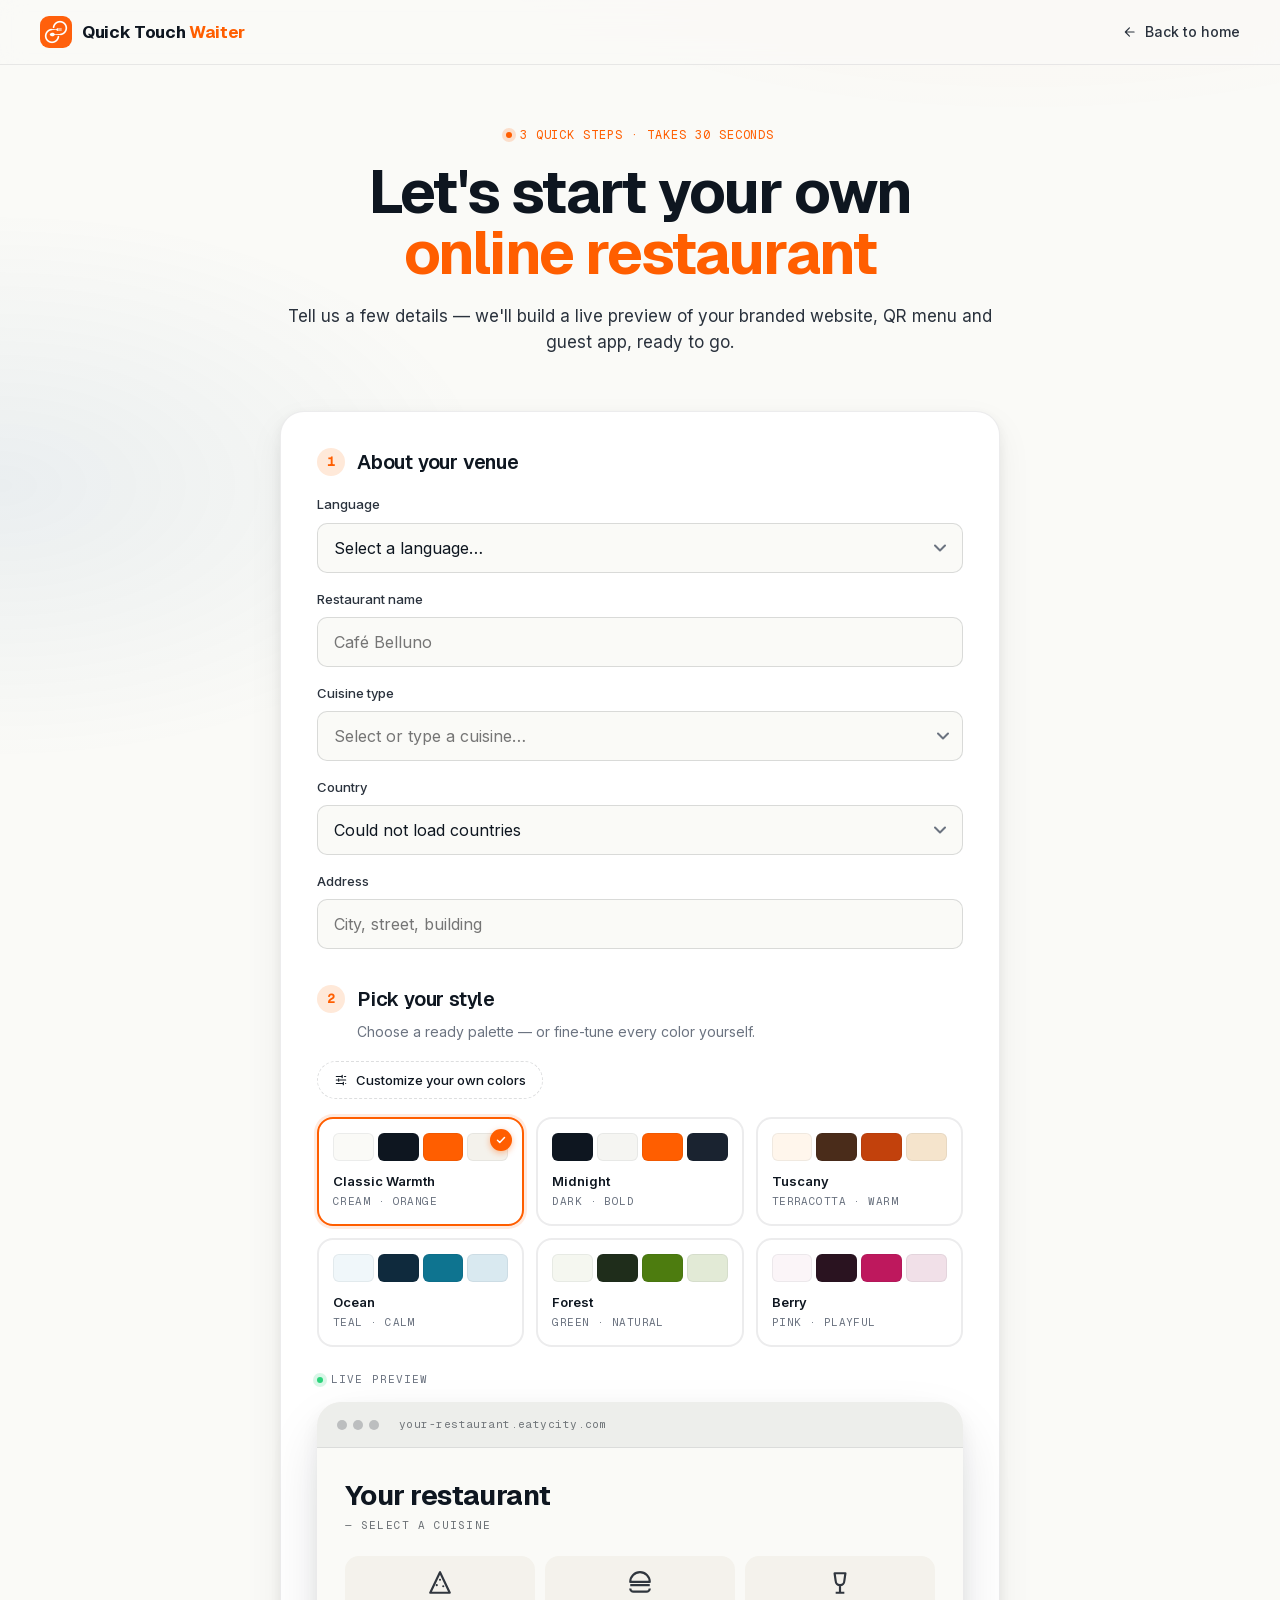
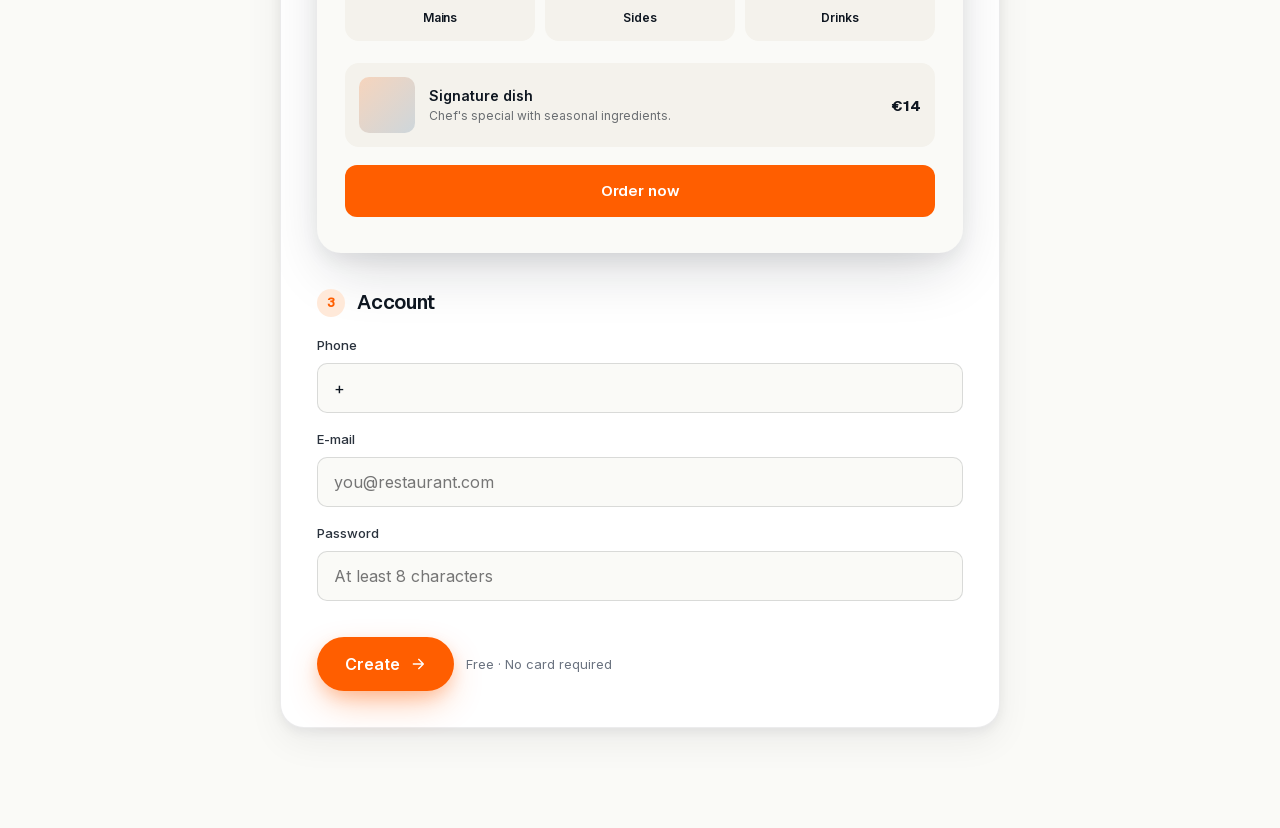
==== commit 3c7d6d65: "Refactor: simplify layout, update styling, and improve element handling in demo form." ====
--- a/demo-form.html
+++ b/demo-form.html
@@ -61,14 +61,8 @@
     }
 
     .df-layout {
-      display: grid;
-      grid-template-columns: 1.15fr 1fr;
-      gap: 32px;
-      align-items: start;
-    }
-
-    @media (max-width: 960px) {
-      .df-layout { grid-template-columns: 1fr; }
+      max-width: 720px;
+      margin: 0 auto;
     }
 
     /* ---------- FORM CARD ---------- */
@@ -420,8 +414,7 @@
 
     /* ---------- PREVIEW ---------- */
     .df-preview-wrap {
-      position: sticky;
-      top: 24px;
+      margin-top: 24px;
     }
 
     .df-preview-label {
@@ -1099,6 +1092,50 @@
             <div class="df-palettes" id="dfPalettes">
               <!-- palettes inserted via JS -->
             </div>
+
+            <!-- ============ LIVE PREVIEW ============ -->
+            <div class="df-preview-wrap">
+              <div class="df-preview-label">
+                <span class="pulse"></span>
+                Live preview
+              </div>
+              <div class="df-preview" id="dfPreview">
+                <div class="df-preview-bar">
+                  <span></span><span></span><span></span>
+                  <span class="url" id="dfPreviewUrl">your-restaurant.eatycity.com</span>
+                </div>
+                <div class="df-preview-body">
+                  <div class="df-preview-restaurant" id="dfPreviewName">Your restaurant</div>
+                  <div class="df-preview-cuisine" id="dfPreviewCuisine">— select a cuisine</div>
+
+                  <div class="df-preview-cats">
+                    <div class="df-preview-cat">
+                      <svg class="ico"><use href="#i-pizza"></use></svg>
+                      <div class="lbl">Mains</div>
+                    </div>
+                    <div class="df-preview-cat">
+                      <svg class="ico"><use href="#i-burger"></use></svg>
+                      <div class="lbl">Sides</div>
+                    </div>
+                    <div class="df-preview-cat">
+                      <svg class="ico"><use href="#i-wine"></use></svg>
+                      <div class="lbl">Drinks</div>
+                    </div>
+                  </div>
+
+                  <div class="df-preview-dish">
+                    <div class="img"></div>
+                    <div class="info">
+                      <div class="name">Signature dish</div>
+                      <div class="desc">Chef's special with seasonal ingredients.</div>
+                    </div>
+                    <div class="price">€14</div>
+                  </div>
+
+                  <div class="df-preview-btn">Order now</div>
+                </div>
+              </div>
+            </div>
           </div>
 
           <!-- Step 3: Account -->
@@ -1126,56 +1163,12 @@
 
           <div class="df-submit-row">
             <button type="submit" class="btn btn-primary btn-lg" id="dfSubmitBtn">
-              Generate my preview
+              Create
               <svg class="arrow" width="16" height="16"><use href="#i-arrow"></use></svg>
             </button>
             <span class="hint">Free · No card required</span>
           </div>
         </form>
-
-        <!-- ============ LIVE PREVIEW ============ -->
-        <aside class="df-preview-wrap">
-          <div class="df-preview-label">
-            <span class="pulse"></span>
-            Live preview
-          </div>
-          <div class="df-preview" id="dfPreview">
-            <div class="df-preview-bar">
-              <span></span><span></span><span></span>
-              <span class="url" id="dfPreviewUrl">your-restaurant.eatycity.com</span>
-            </div>
-            <div class="df-preview-body">
-              <div class="df-preview-restaurant" id="dfPreviewName">Your restaurant</div>
-              <div class="df-preview-cuisine" id="dfPreviewCuisine">— select a cuisine</div>
-
-              <div class="df-preview-cats">
-                <div class="df-preview-cat">
-                  <svg class="ico"><use href="#i-pizza"></use></svg>
-                  <div class="lbl">Mains</div>
-                </div>
-                <div class="df-preview-cat">
-                  <svg class="ico"><use href="#i-burger"></use></svg>
-                  <div class="lbl">Sides</div>
-                </div>
-                <div class="df-preview-cat">
-                  <svg class="ico"><use href="#i-wine"></use></svg>
-                  <div class="lbl">Drinks</div>
-                </div>
-              </div>
-
-              <div class="df-preview-dish">
-                <div class="img"></div>
-                <div class="info">
-                  <div class="name">Signature dish</div>
-                  <div class="desc">Chef's special with seasonal ingredients.</div>
-                </div>
-                <div class="price">€14</div>
-              </div>
-
-              <div class="df-preview-btn">Order now</div>
-            </div>
-          </div>
-        </aside>
 
       </div>
 
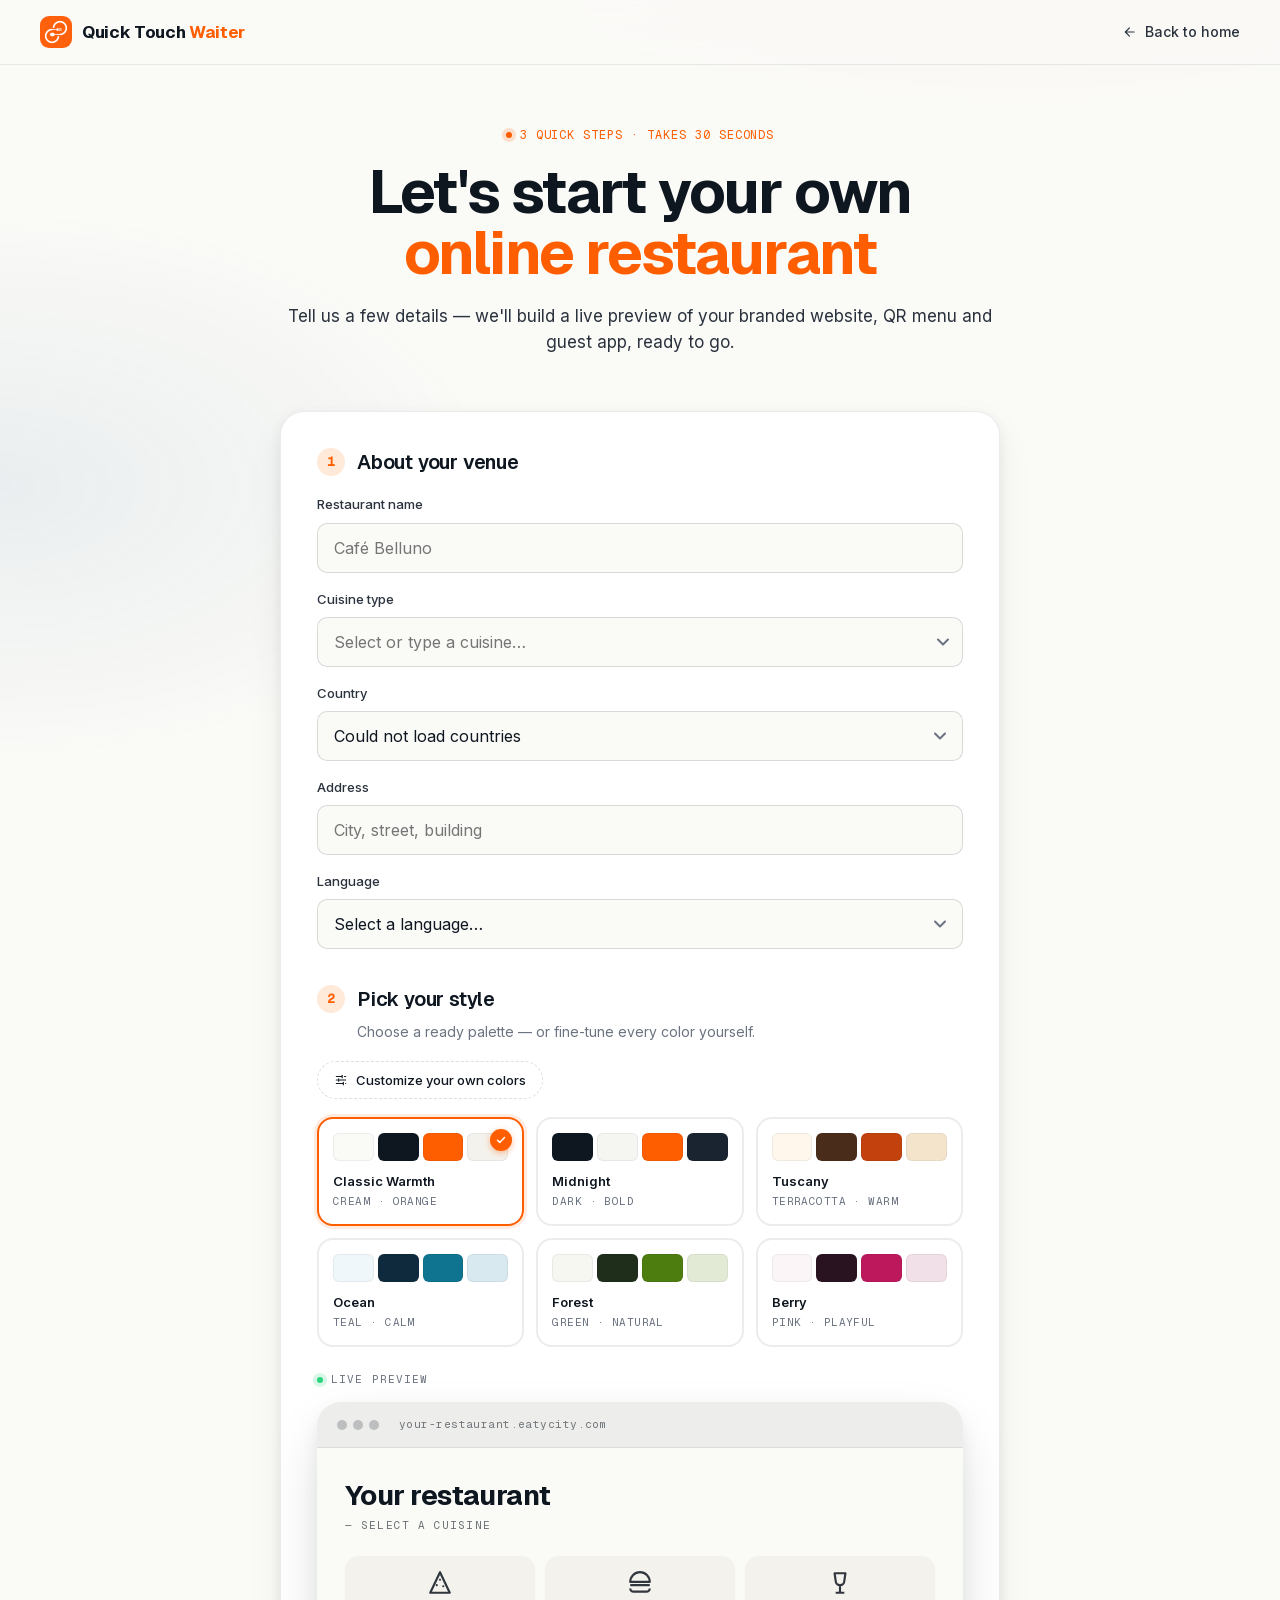
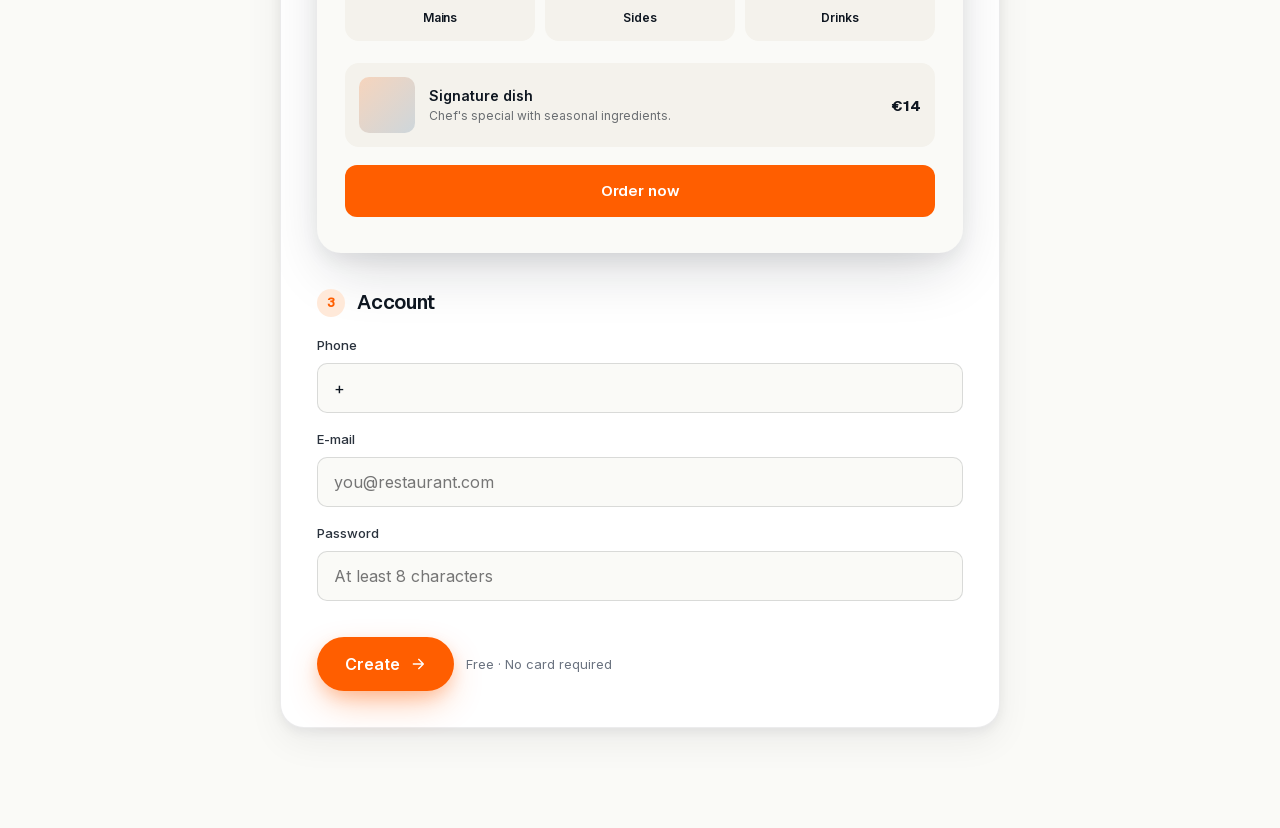
==== commit 0625f501: "Refactor: rearrange language field placement in demo form layout" ====
--- a/demo-form.html
+++ b/demo-form.html
@@ -988,13 +988,6 @@
             </div>
 
             <div class="df-field">
-              <label for="dfLanguage">Language</label>
-              <select id="dfLanguage" required>
-                <option value="" disabled selected>Select a language…</option>
-              </select>
-            </div>
-
-            <div class="df-field">
               <label for="dfName">Restaurant name</label>
               <input type="text" id="dfName" placeholder="Café Belluno" required>
             </div>
@@ -1038,6 +1031,13 @@
             <div class="df-field">
               <label for="dfAddress">Address</label>
               <input type="text" id="dfAddress" placeholder="City, street, building" autocomplete="street-address" required>
+            </div>
+
+            <div class="df-field">
+              <label for="dfLanguage">Language</label>
+              <select id="dfLanguage" required>
+                <option value="" disabled selected>Select a language…</option>
+              </select>
             </div>
           </div>
 
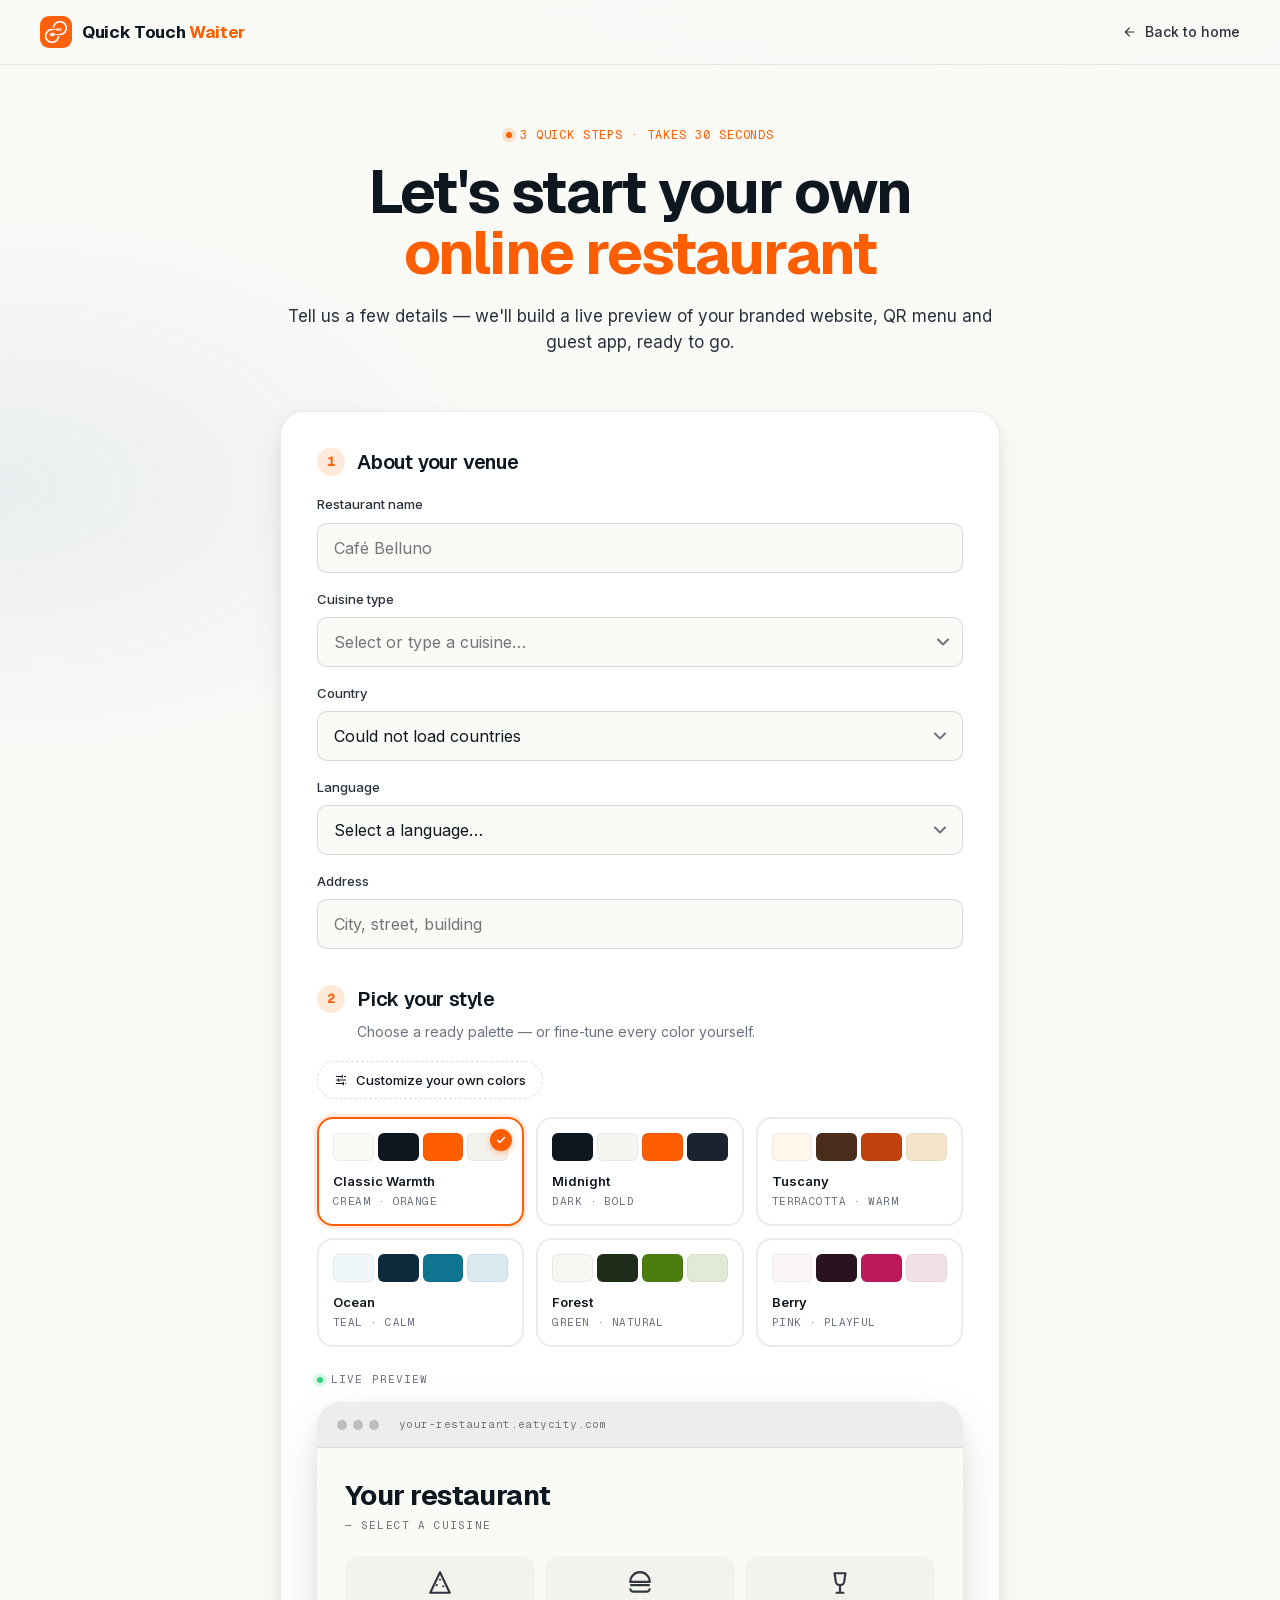
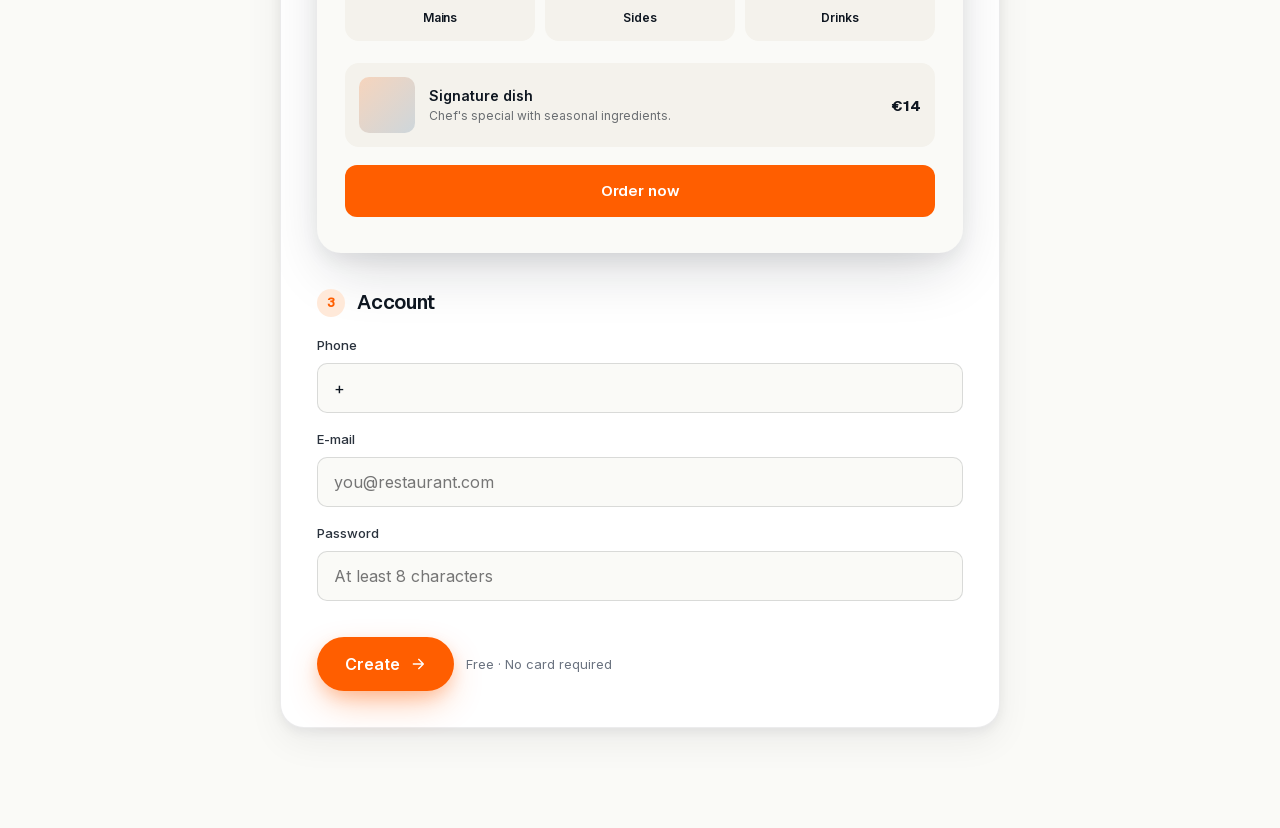
==== commit 58f597bd: "Refactor: move address field below language dropdown in demo form layout" ====
--- a/demo-form.html
+++ b/demo-form.html
@@ -1029,15 +1029,15 @@
             </div>
 
             <div class="df-field">
-              <label for="dfAddress">Address</label>
-              <input type="text" id="dfAddress" placeholder="City, street, building" autocomplete="street-address" required>
-            </div>
-
-            <div class="df-field">
               <label for="dfLanguage">Language</label>
               <select id="dfLanguage" required>
                 <option value="" disabled selected>Select a language…</option>
               </select>
+            </div>
+
+            <div class="df-field">
+              <label for="dfAddress">Address</label>
+              <input type="text" id="dfAddress" placeholder="City, street, building" autocomplete="street-address" required>
             </div>
           </div>
 
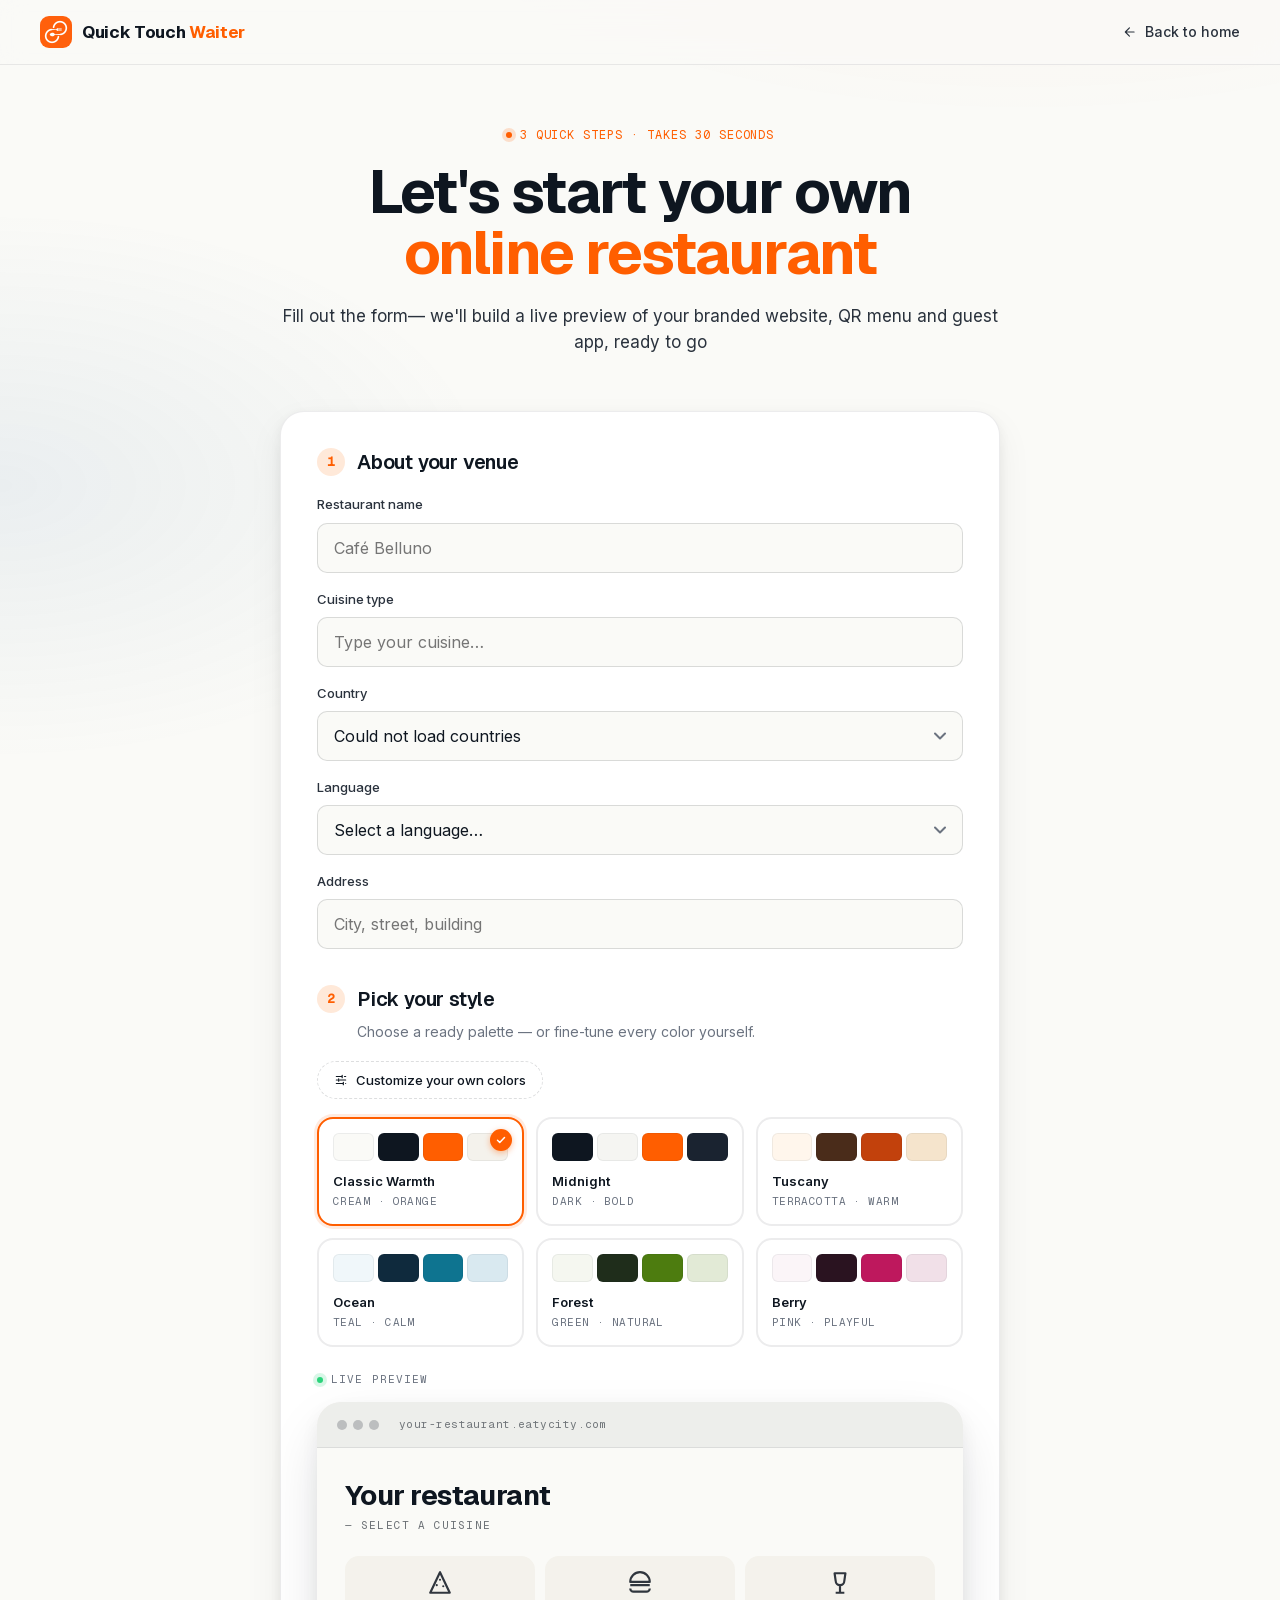
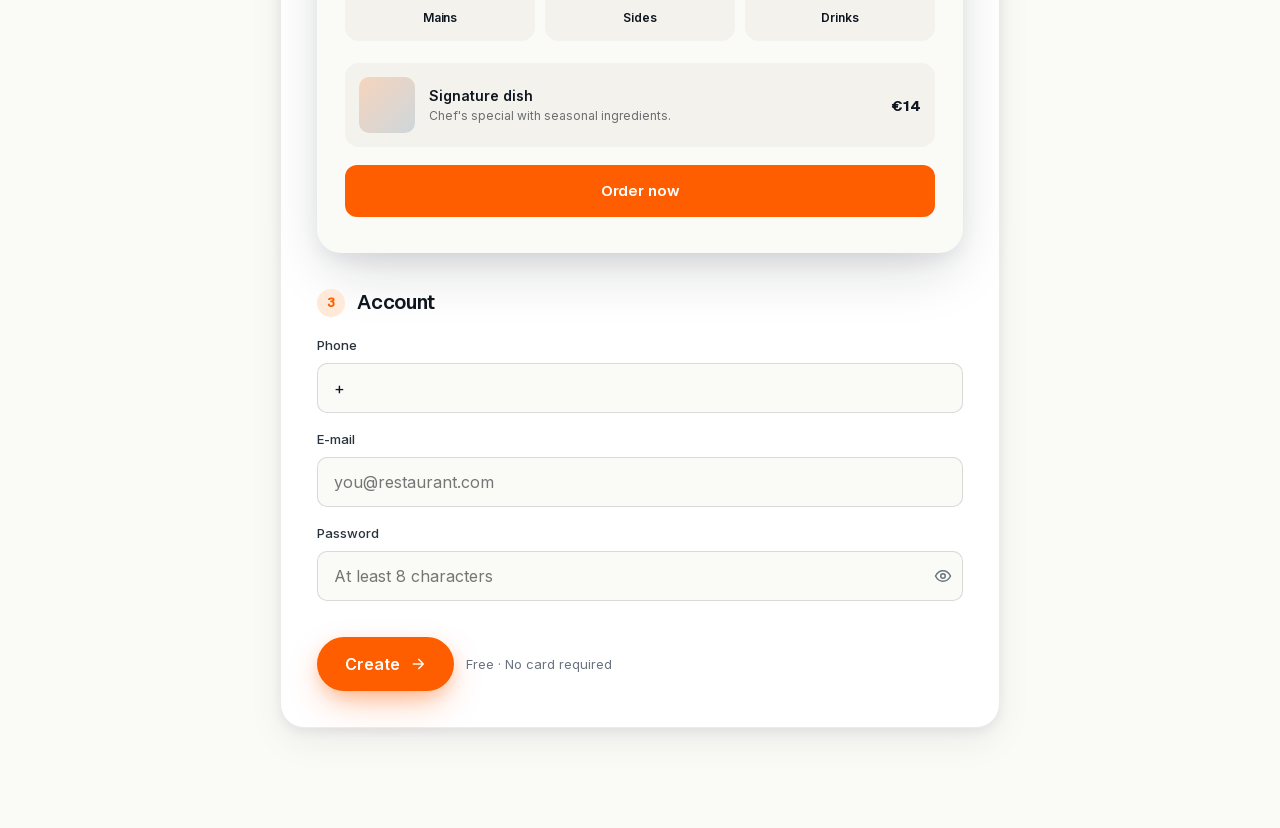
==== commit 384c9420: "Refactor: remove combobox, add password toggle, and improve phone normalization" ====
--- a/demo-form.html
+++ b/demo-form.html
@@ -5,8 +5,8 @@
   <meta charset="utf-8">
   <meta name="viewport" content="width=device-width,initial-scale=1">
   <title>Design your restaurant — Quick Touch Waiter</title>
-  <link rel="stylesheet" href="style/fonts.css">
-  <link rel="stylesheet" href="style/styles.css">
+  <link rel="stylesheet" href="style/fonts.css?v=20260525">
+  <link rel="stylesheet" href="style/styles.css?v=20260525">
   <style>
     /* ---------- DEMO FORM PAGE ---------- */
     .df-page {
@@ -166,16 +166,16 @@
       padding-right: 40px;
     }
 
-    /* ---------- COMBOBOX ---------- */
-    .df-combo {
+    /* ---------- PASSWORD ---------- */
+    .df-pw {
       position: relative;
     }
 
-    .df-combo input {
+    .df-pw input {
       padding-right: 44px;
     }
 
-    .df-combo-toggle {
+    .df-pw-toggle {
       position: absolute;
       top: 0;
       right: 0;
@@ -186,47 +186,15 @@
       background: transparent;
       border: 0;
       cursor: pointer;
-      color: inherit;
+      color: var(--muted);
       padding: 0;
       border-radius: 0 var(--r-sm) var(--r-sm) 0;
-      transition: transform .2s;
-    }
-
-    .df-combo-toggle:hover { background: rgba(0, 0, 0, 0.03); }
-
-    .df-combo.open .df-combo-toggle svg { transform: rotate(180deg); }
-    .df-combo-toggle svg { transition: transform .2s; }
-
-    .df-combo-list {
-      position: absolute;
-      top: calc(100% + 4px);
-      left: 0;
-      right: 0;
-      max-height: 240px;
-      overflow-y: auto;
-      margin: 0;
-      padding: 6px;
-      list-style: none;
-      background: #fff;
-      border: 1px solid var(--line-strong);
-      border-radius: var(--r-sm);
-      box-shadow: 0 8px 24px rgba(0, 0, 0, 0.08);
-      z-index: 10;
-    }
-
-    .df-combo-list li {
-      padding: 10px 12px;
-      border-radius: 6px;
-      font-size: 15px;
+      transition: color .15s, background .15s;
+    }
+
+    .df-pw-toggle:hover {
       color: var(--ink);
-      cursor: pointer;
-      transition: background .15s;
-    }
-
-    .df-combo-list li:hover,
-    .df-combo-list li.active {
-      background: rgba(255, 94, 0, 0.08);
-      color: var(--orange);
+      background: rgba(0, 0, 0, 0.03);
     }
 
     /* ---------- PALETTE GRID ---------- */
@@ -948,6 +916,13 @@
       <symbol id="i-close" viewBox="0 0 24 24">
         <path fill="none" stroke="currentColor" stroke-width="2" stroke-linecap="round" d="M6 6l12 12M18 6L6 18"></path>
       </symbol>
+      <symbol id="i-eye" viewBox="0 0 24 24">
+        <path fill="none" stroke="currentColor" stroke-width="2" stroke-linecap="round" stroke-linejoin="round" d="M2 12s3.5-7 10-7 10 7 10 7-3.5 7-10 7S2 12 2 12z"></path>
+        <circle cx="12" cy="12" r="3" fill="none" stroke="currentColor" stroke-width="2"></circle>
+      </symbol>
+      <symbol id="i-eye-off" viewBox="0 0 24 24">
+        <path fill="none" stroke="currentColor" stroke-width="2" stroke-linecap="round" stroke-linejoin="round" d="M3 3l18 18M10.6 10.6a3 3 0 0 0 4.2 4.2M9.9 5.1A10.6 10.6 0 0 1 12 5c7 0 10 7 10 7a17.6 17.6 0 0 1-3.4 4.6M6.6 6.6A17.6 17.6 0 0 0 2 12s3 7 10 7c1.6 0 3.1-.3 4.4-.8"></path>
+      </symbol>
     </defs>
   </svg>
 
@@ -972,7 +947,7 @@
       <div class="df-head">
         <div class="eyebrow"><span class="dot"></span> 3 quick steps · Takes 30 seconds</div>
         <h1>Let's start your own <span class="accent">online restaurant</span></h1>
-        <p>Tell us a few details — we'll build a live preview of your branded website, QR menu and guest app, ready to go.</p>
+        <p>Fill out the form— we'll build a live preview of your branded website, QR menu and guest app, ready to go</p>
       </div>
 
       <div class="df-layout" id="dfLayout">
@@ -994,31 +969,7 @@
 
             <div class="df-field">
               <label for="dfCuisine">Cuisine type</label>
-              <div class="df-combo" id="dfCuisineCombo">
-                <input type="text" id="dfCuisine" placeholder="Select or type a cuisine…" autocomplete="off" required>
-                <button type="button" class="df-combo-toggle" aria-label="Show cuisine options" tabindex="-1">
-                  <svg width="12" height="8" viewBox="0 0 12 8" aria-hidden="true">
-                    <path fill="none" stroke="#6B7380" stroke-width="2" stroke-linecap="round" stroke-linejoin="round" d="M1 1.5l5 5 5-5"/>
-                  </svg>
-                </button>
-                <ul class="df-combo-list" role="listbox" hidden>
-                  <li role="option">Italian</li>
-                  <li role="option">French</li>
-                  <li role="option">Mediterranean</li>
-                  <li role="option">Japanese</li>
-                  <li role="option">Asian fusion</li>
-                  <li role="option">American</li>
-                  <li role="option">Mexican</li>
-                  <li role="option">Indian</li>
-                  <li role="option">Middle Eastern</li>
-                  <li role="option">Café &amp; coffee</li>
-                  <li role="option">Bakery &amp; pastry</li>
-                  <li role="option">Bar &amp; cocktails</li>
-                  <li role="option">Pizzeria</li>
-                  <li role="option">Fast casual</li>
-                  <li role="option">Other</li>
-                </ul>
-              </div>
+              <input type="text" id="dfCuisine" placeholder="Type your cuisine…" autocomplete="off" required>
             </div>
 
             <div class="df-field">
@@ -1060,6 +1011,12 @@
                   <label for="cPageBg">Page background</label>
                   <div class="swatch">
                     <input type="color" id="cPageBg" value="#FAFAF7" data-target="pageBg">
+                  </div>
+                </div>
+                <div class="df-picker">
+                  <label for="cCatBg">Category card background</label>
+                  <div class="swatch">
+                    <input type="color" id="cCatBg" value="#F4F2EC" data-target="catBg">
                   </div>
                 </div>
                 <div class="df-picker">
@@ -1074,16 +1031,10 @@
                     <input type="color" id="cBtnBg" value="#FF5E00" data-target="btnBg">
                   </div>
                 </div>
-                <div class="df-picker">
+                <div class="df-picker" style="grid-column: 1 / -1;">
                   <label for="cBtnText">Button text</label>
                   <div class="swatch">
                     <input type="color" id="cBtnText" value="#FFFFFF" data-target="btnText">
-                  </div>
-                </div>
-                <div class="df-picker" style="grid-column: 1 / -1;">
-                  <label for="cCatBg">Category card background</label>
-                  <div class="swatch">
-                    <input type="color" id="cCatBg" value="#F4F2EC" data-target="catBg">
                   </div>
                 </div>
               </div>
@@ -1157,7 +1108,12 @@
 
             <div class="df-field">
               <label for="dfPassword">Password</label>
-              <input type="password" id="dfPassword" placeholder="At least 8 characters" autocomplete="new-password" minlength="8" required>
+              <div class="df-pw">
+                <input type="password" id="dfPassword" placeholder="At least 8 characters" autocomplete="new-password" minlength="8" required>
+                <button type="button" class="df-pw-toggle" id="dfPwToggle" aria-label="Show password" tabindex="-1">
+                  <svg width="18" height="18" aria-hidden="true"><use href="#i-eye" id="dfPwIcon"></use></svg>
+                </button>
+              </div>
             </div>
           </div>
 
@@ -1239,7 +1195,7 @@
     </div>
   </div>
 
-  <script src="js/demo-form.js" defer></script>
+  <script src="js/demo-form.js?v=20260525" defer></script>
 
 </body>
 
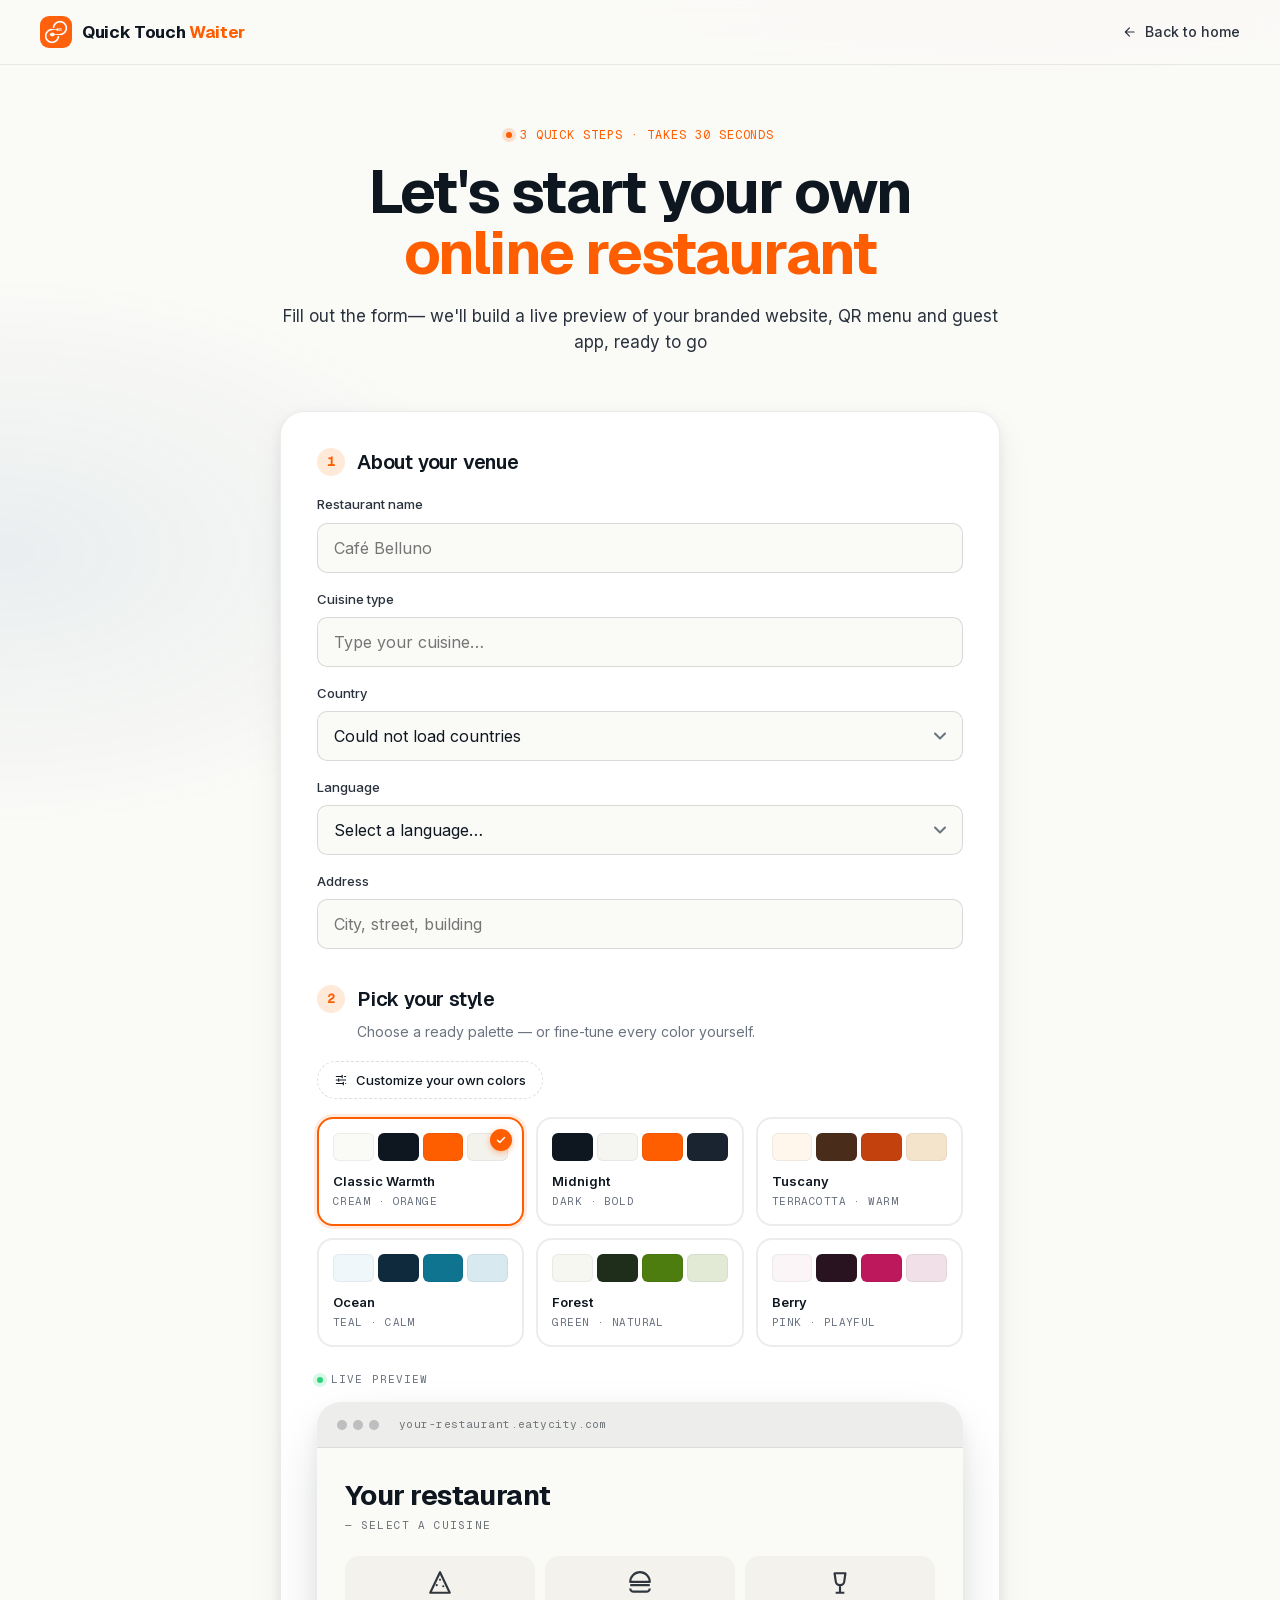
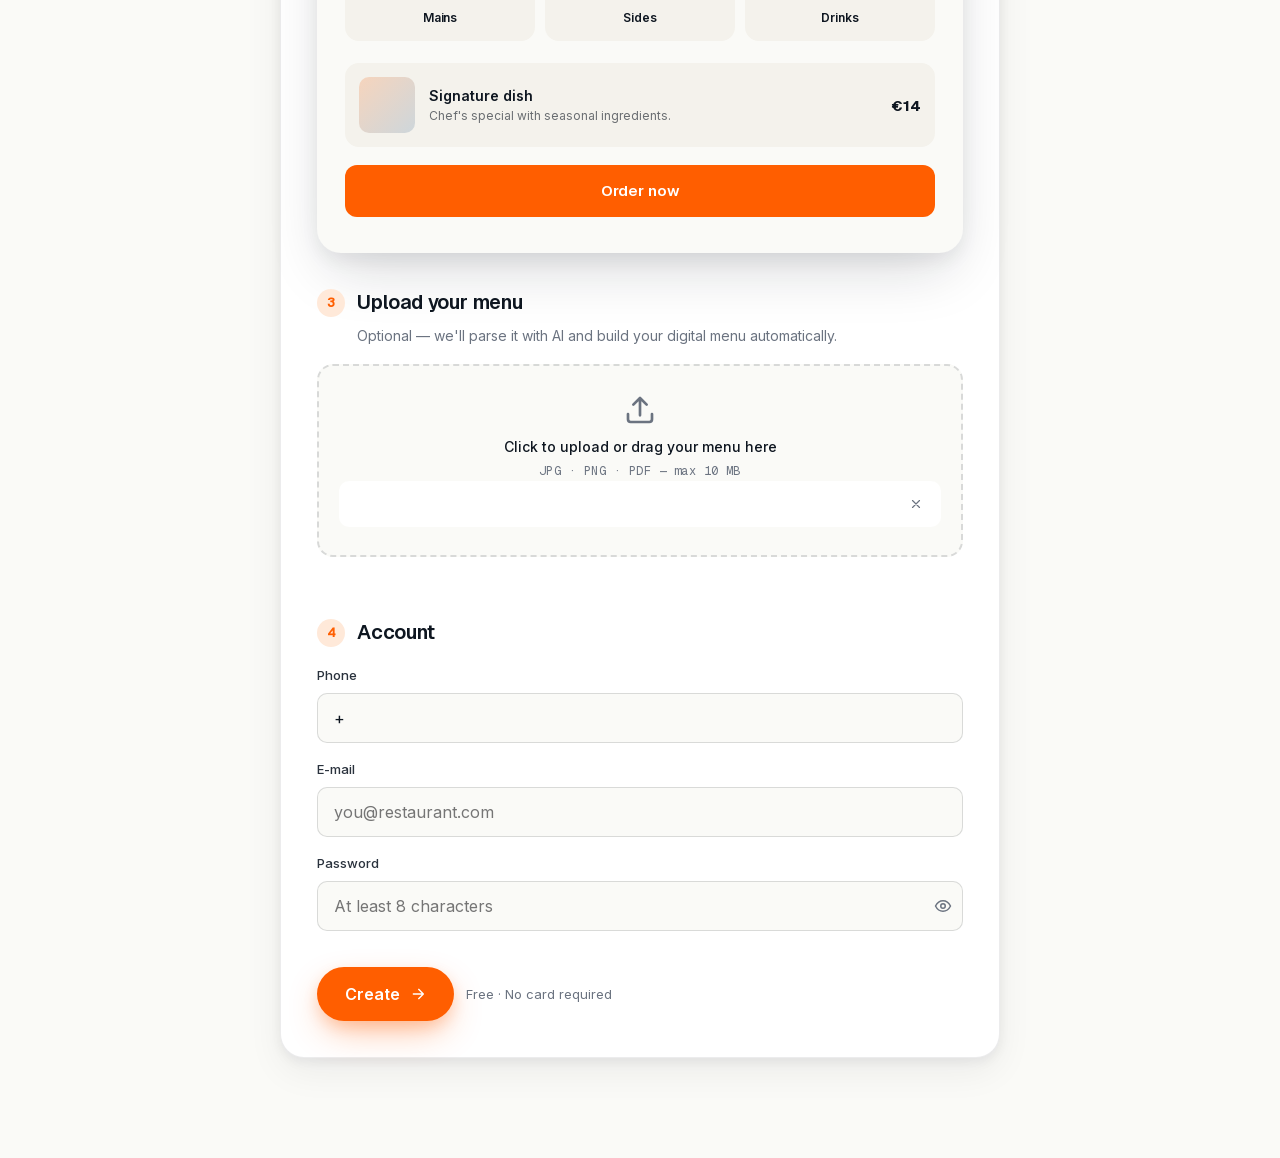
==== commit 848e7174: "Refactor: remove combobox, add password toggle, and improve phone normalization" ====
--- a/demo-form.html
+++ b/demo-form.html
@@ -5,8 +5,8 @@
   <meta charset="utf-8">
   <meta name="viewport" content="width=device-width,initial-scale=1">
   <title>Design your restaurant — Quick Touch Waiter</title>
-  <link rel="stylesheet" href="style/fonts.css?v=20260525">
-  <link rel="stylesheet" href="style/styles.css?v=20260525">
+  <link rel="stylesheet" href="style/fonts.css?v=202605252143">
+  <link rel="stylesheet" href="style/styles.css?v=202605252143">
   <style>
     /* ---------- DEMO FORM PAGE ---------- */
     .df-page {
@@ -364,6 +364,100 @@
       padding: 0;
       background: transparent;
       cursor: pointer;
+    }
+
+    /* ---------- MENU UPLOAD ---------- */
+    .df-upload {
+      border: 2px dashed var(--line-strong);
+      border-radius: var(--r-md);
+      padding: 28px 20px;
+      text-align: center;
+      cursor: pointer;
+      transition: border-color .2s, background .2s;
+      background: var(--bg);
+    }
+
+    .df-upload:hover,
+    .df-upload.dragging {
+      border-color: var(--orange);
+      background: rgba(255, 94, 0, 0.04);
+    }
+
+    .df-upload-empty .ico {
+      width: 32px;
+      height: 32px;
+      margin: 0 auto 10px;
+      color: var(--muted);
+      display: block;
+    }
+
+    .df-upload-empty .title {
+      font-size: 14px;
+      font-weight: 500;
+      color: var(--ink);
+      margin-bottom: 4px;
+    }
+
+    .df-upload-empty .hint {
+      font-size: 12px;
+      color: var(--muted);
+      font-family: "Geist Mono", monospace;
+      letter-spacing: 0.04em;
+    }
+
+    .df-upload-file {
+      display: flex;
+      align-items: center;
+      gap: 12px;
+      padding: 10px 12px;
+      background: var(--surface);
+      border-radius: var(--r-sm);
+      text-align: left;
+      cursor: default;
+    }
+
+    .df-upload-file .name {
+      flex: 1;
+      min-width: 0;
+      font-size: 14px;
+      font-weight: 500;
+      color: var(--ink);
+      white-space: nowrap;
+      overflow: hidden;
+      text-overflow: ellipsis;
+    }
+
+    .df-upload-file .size {
+      font-size: 12px;
+      color: var(--muted);
+      font-family: "Geist Mono", monospace;
+      flex: 0 0 auto;
+    }
+
+    .df-upload-file .remove {
+      background: transparent;
+      border: 0;
+      cursor: pointer;
+      color: var(--muted);
+      width: 26px;
+      height: 26px;
+      border-radius: 50%;
+      display: grid;
+      place-items: center;
+      flex: 0 0 26px;
+      transition: background .15s, color .15s;
+    }
+
+    .df-upload-file .remove:hover {
+      background: rgba(0, 0, 0, 0.06);
+      color: var(--ink);
+    }
+
+    .df-upload-err {
+      margin-top: 8px;
+      font-size: 13px;
+      color: #C2410C;
+      min-height: 18px;
     }
 
     /* ---------- SUBMIT ---------- */
@@ -923,6 +1017,9 @@
       <symbol id="i-eye-off" viewBox="0 0 24 24">
         <path fill="none" stroke="currentColor" stroke-width="2" stroke-linecap="round" stroke-linejoin="round" d="M3 3l18 18M10.6 10.6a3 3 0 0 0 4.2 4.2M9.9 5.1A10.6 10.6 0 0 1 12 5c7 0 10 7 10 7a17.6 17.6 0 0 1-3.4 4.6M6.6 6.6A17.6 17.6 0 0 0 2 12s3 7 10 7c1.6 0 3.1-.3 4.4-.8"></path>
       </symbol>
+      <symbol id="i-upload" viewBox="0 0 24 24">
+        <path fill="none" stroke="currentColor" stroke-width="2" stroke-linecap="round" stroke-linejoin="round" d="M21 15v4a2 2 0 0 1-2 2H5a2 2 0 0 1-2-2v-4M17 8l-5-5-5 5M12 3v13"></path>
+      </symbol>
     </defs>
   </svg>
 
@@ -1089,10 +1186,36 @@
             </div>
           </div>
 
-          <!-- Step 3: Account -->
+          <!-- Step 3: Menu -->
           <div class="df-step">
             <div class="df-step-head">
               <div class="df-step-num">3</div>
+              <h3>Upload your menu</h3>
+            </div>
+            <p class="df-step-sub">Optional — we'll parse it with AI and build your digital menu automatically.</p>
+
+            <div class="df-upload" id="dfUpload">
+              <input type="file" id="dfMenuFile" accept=".jpg,.jpeg,.png,.pdf,image/jpeg,image/png,application/pdf" hidden>
+              <div class="df-upload-empty">
+                <svg class="ico"><use href="#i-upload"></use></svg>
+                <div class="title">Click to upload or drag your menu here</div>
+                <div class="hint">JPG · PNG · PDF — max 10 MB</div>
+              </div>
+              <div class="df-upload-file" hidden>
+                <span class="name"></span>
+                <span class="size"></span>
+                <button type="button" class="remove" aria-label="Remove file">
+                  <svg width="14" height="14"><use href="#i-close"></use></svg>
+                </button>
+              </div>
+            </div>
+            <div class="df-upload-err" id="dfUploadErr"></div>
+          </div>
+
+          <!-- Step 4: Account -->
+          <div class="df-step">
+            <div class="df-step-head">
+              <div class="df-step-num">4</div>
               <h3>Account</h3>
             </div>
 
@@ -1139,6 +1262,7 @@
             <div class="df-status-step" data-step="geo"><span class="ico"><svg><use href="#i-check"></use></svg></span>Locating your venue</div>
             <div class="df-status-step" data-step="info"><span class="ico"><svg><use href="#i-check"></use></svg></span>Saving venue details</div>
             <div class="df-status-step" data-step="theme"><span class="ico"><svg><use href="#i-check"></use></svg></span>Applying your visual style</div>
+            <div class="df-status-step" data-step="menu"><span class="ico"><svg><use href="#i-check"></use></svg></span>Importing your menu</div>
             <div class="df-status-step" data-step="finalize"><span class="ico"><svg><use href="#i-check"></use></svg></span>Finalizing your website</div>
           </div>
         </div>
@@ -1195,7 +1319,7 @@
     </div>
   </div>
 
-  <script src="js/demo-form.js?v=20260525" defer></script>
+  <script src="js/demo-form.js?v=202605252143" defer></script>
 
 </body>
 
